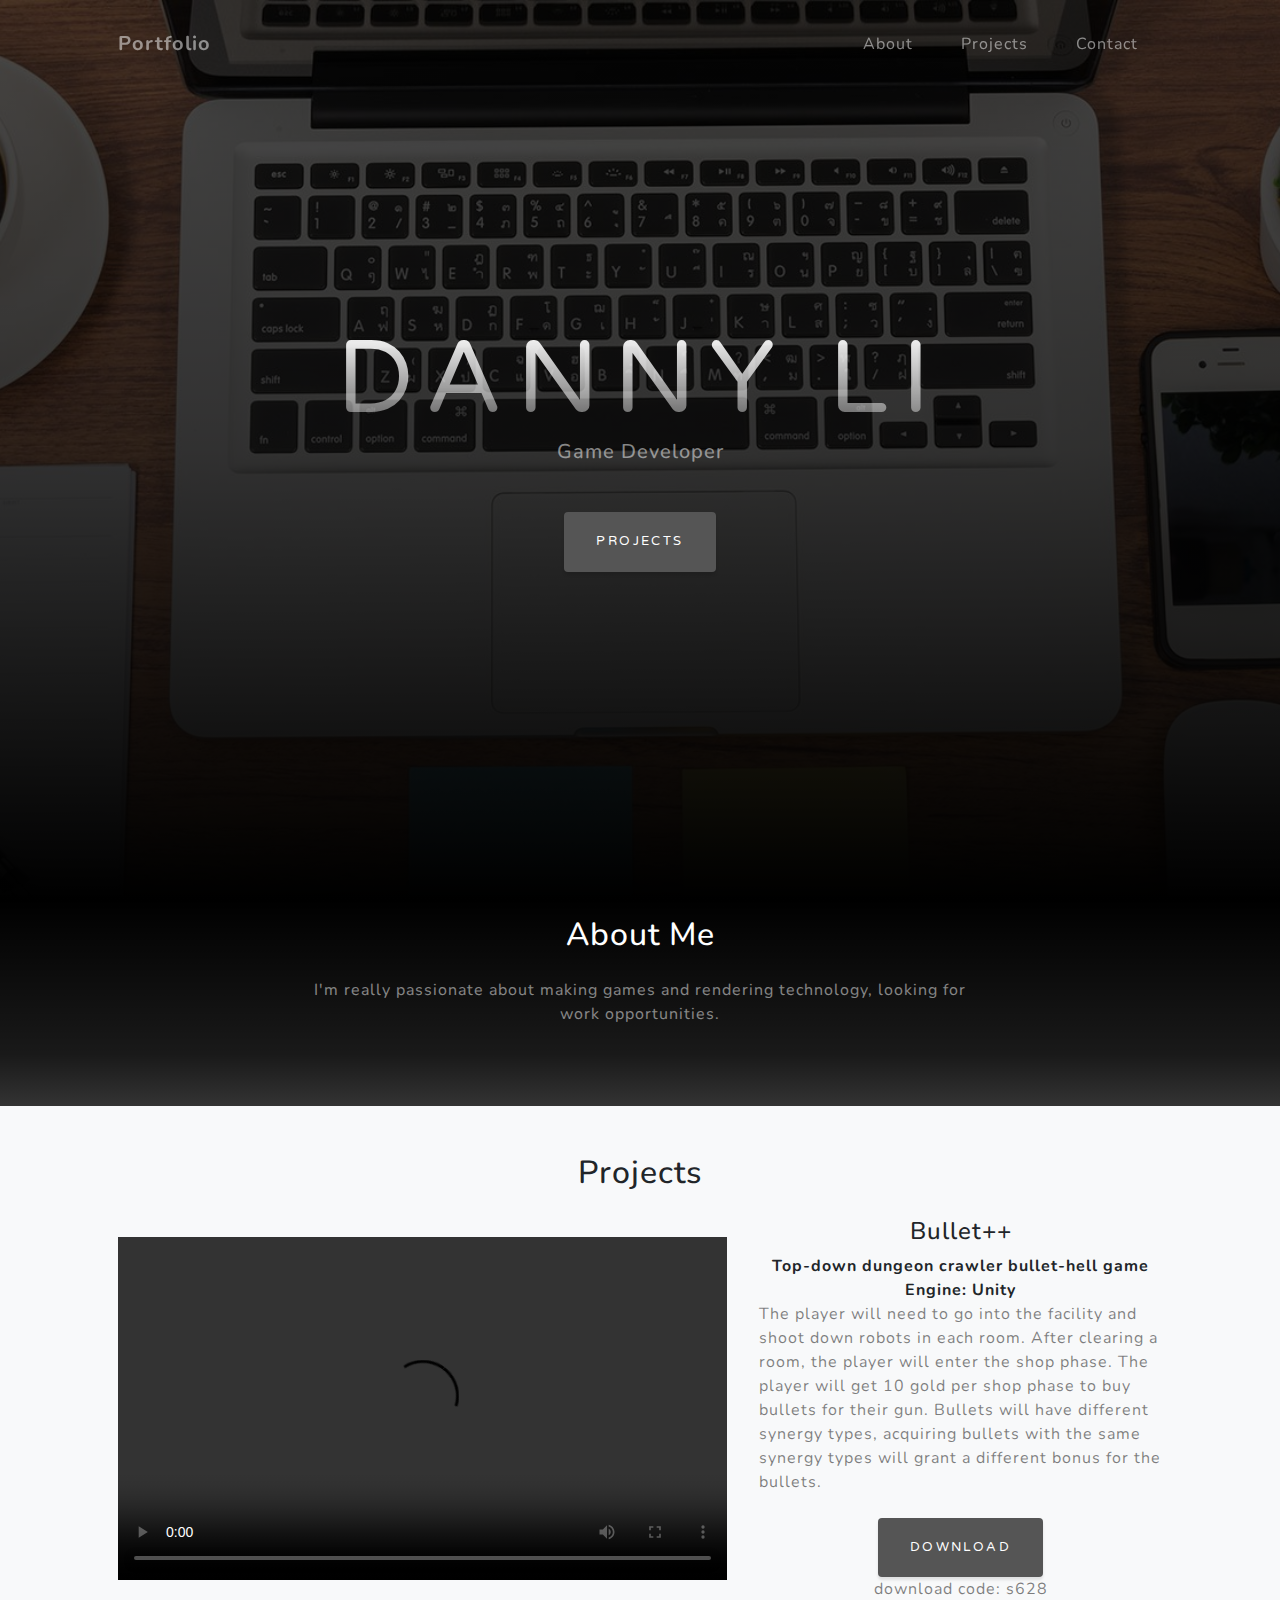
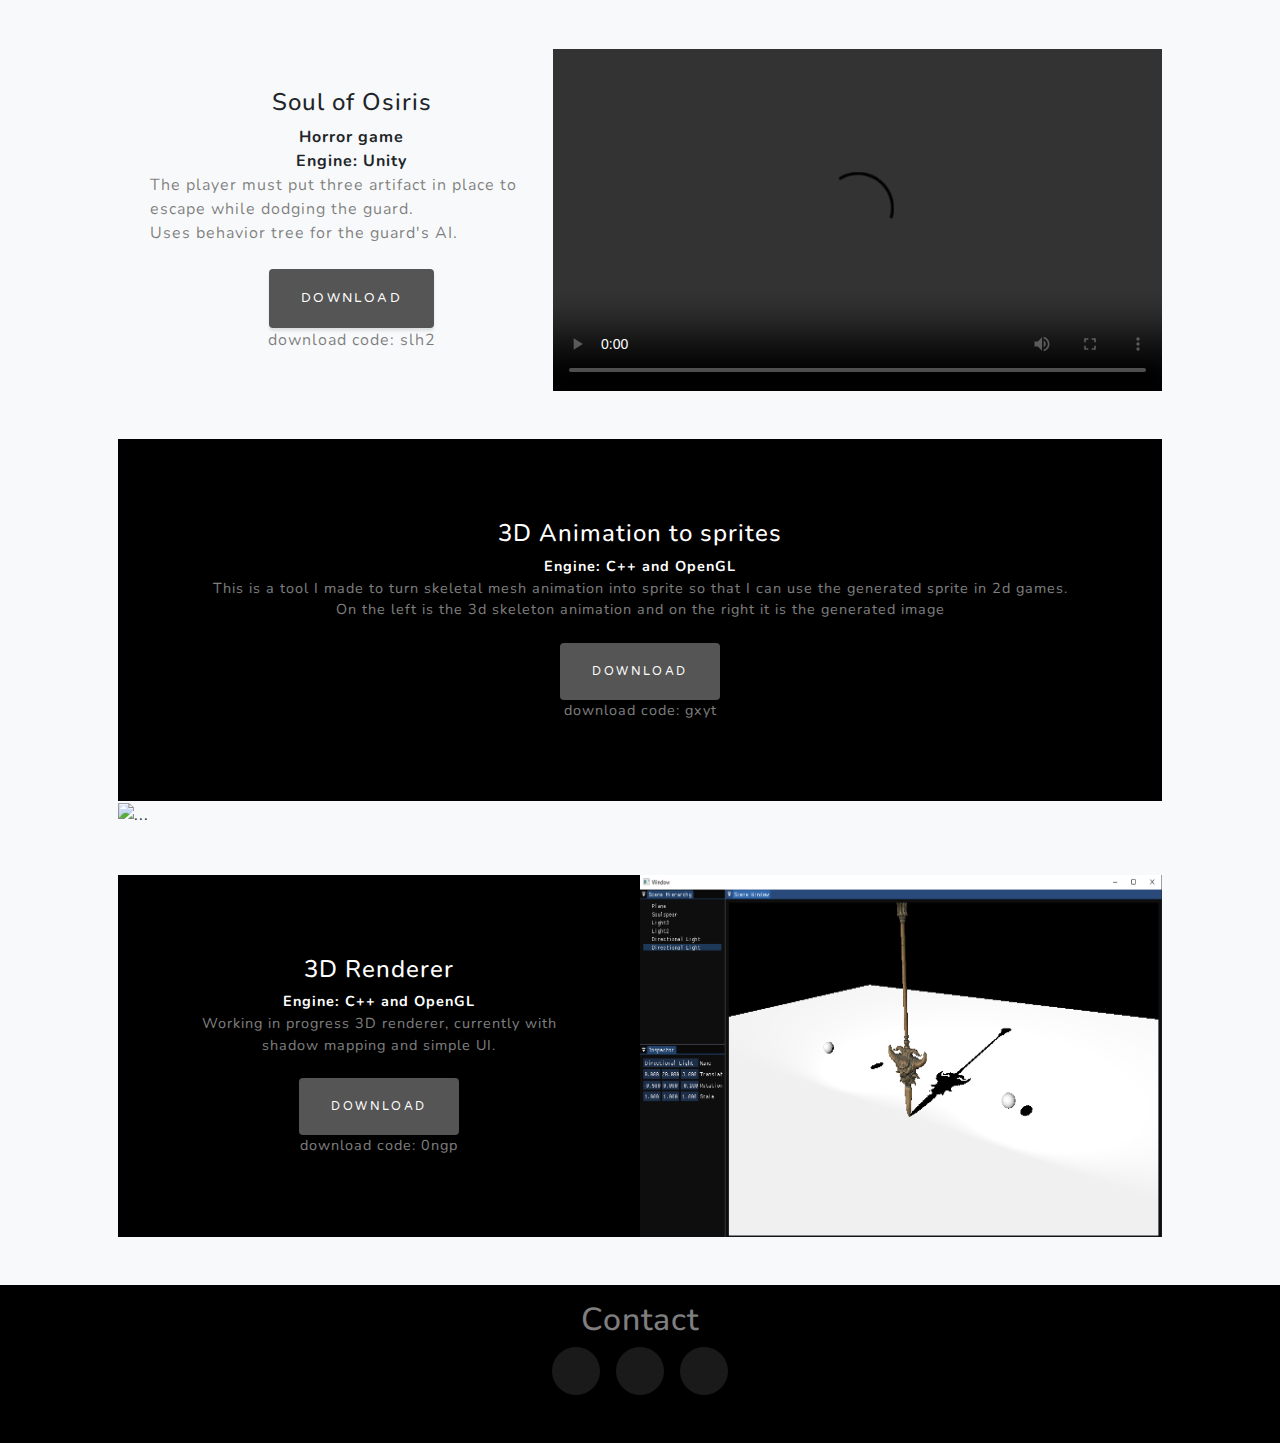
==== index.html @ 4aaed3bd "update" ====
<!DOCTYPE html>
<html lang="en">
    <head>
        <meta charset="utf-8" />
        <meta name="viewport" content="width=device-width, initial-scale=1, shrink-to-fit=no" />
        <meta name="description" content="" />
        <meta name="author" content="" />
        <title>Danny Li Portfolio</title>
        <link rel="icon" type="image/x-icon" href="assets/favicon.ico" />
        <!-- Font Awesome icons (free version)-->
        <script src="https://use.fontawesome.com/releases/v5.15.4/js/all.js" crossorigin="anonymous"></script>
        <!-- Google fonts-->
        <link href="https://fonts.googleapis.com/css?family=Varela+Round" rel="stylesheet" />
        <link href="https://fonts.googleapis.com/css?family=Nunito:200,200i,300,300i,400,400i,600,600i,700,700i,800,800i,900,900i" rel="stylesheet" />
        <!-- Core theme CSS (includes Bootstrap)-->
        <link href="css/styles.css" rel="stylesheet" />
    </head>
    <body id="page-top">
        <!-- Navigation-->
        <nav class="navbar navbar-expand-lg navbar-light fixed-top" id="mainNav">
            <div class="container px-4 px-lg-5">
                <a class="navbar-brand" href="#page-top">Portfolio</a>
                <button class="navbar-toggler navbar-toggler-right" type="button" data-bs-toggle="collapse" data-bs-target="#navbarResponsive" aria-controls="navbarResponsive" aria-expanded="false" aria-label="Toggle navigation">
                    Menu
                    <i class="fas fa-bars"></i>
                </button>
                <div class="collapse navbar-collapse" id="navbarResponsive">
                    <ul class="navbar-nav ms-auto">
                        <li class="nav-item"><a class="nav-link" href="#about">About</a></li>
                        <li class="nav-item"><a class="nav-link" href="#projects">Projects</a></li>
                        <li class="nav-item"><a class="nav-link" href="#contact">Contact</a></li>
                    </ul>
                </div>
            </div>
        </nav>
        <!-- Masthead-->
        <header class="masthead">
            <div class="container px-4 px-lg-5 d-flex h-100 align-items-center justify-content-center">
                <div class="d-flex justify-content-center">
                    <div class="text-center">
                        <h1 class="mx-auto my-0 text-uppercase">Danny Li</h1>
                        <h2 class="text-white-50 mx-auto mt-2 mb-5">Game Developer</h2>
                        <a class="btn btn-primary" href="#projects">Projects</a>
                    </div>
                </div>
            </div>
        </header>

        <!-- About-->
        <section class="about-section text-center" id="about">
            <div class="container px-4 px-lg-5">
                <div class="row gx-4 gx-lg-5 justify-content-center">
                    <div class="col-lg-8">
                        <h2 class="text-white mb-4">About Me</h2>
                        <p class="text-white-50">
                            I'm really passionate about making games and rendering technology, looking for work opportunities.
                        </p>
                    </div>
                </div>
            </div>
        </section>

        <!-- Projects-->
        <section class="projects-section bg-light" id="projects">
            <div class="container px-4 px-lg-5">
                <div class="row gx-4 gx-lg-5 justify-content-center">
                    <div class="col-lg-8 text-center">
                        <h2 class="mb-4">Projects</h2>
                    </div>
                </div>
                <!-- Featured Project Row-->
                <div class="row gx-0 mb-4 mb-lg-5 align-items-center">
                    <div class="col-xl-7 col-lg-7">
                        <div class="embed-responsive embed-responsive-16by9">
                            <video controls width="250">
                                <source src="/assets/bullet++.mp4" type="video/mp4">                            
                                Sorry, your browser doesn't support embedded videos.
                            </video>
                        </div> 
                    </div>
                    <div class="col-xl-5 col-lg-5">
                        <div class="featured-text text-center text-lg-left">
                            <h4>Bullet++</h4>
                            <b>Top-down dungeon crawler bullet-hell game</b>
                            <br>
                            <b>Engine: Unity</b>
                            <p class="text-black-50 mb-0 text-start">The player will need to go into the facility and shoot down robots in each room. After clearing a room, the player will enter the shop phase. The player will get 10 gold per shop phase to buy bullets for their gun. Bullets will have different synergy types, acquiring bullets with the same synergy types will grant a different bonus for the bullets.</p>
                            <br>
                            <a class="btn btn-primary" target="_blank" href="https://pan.baidu.com/s/1tV7kQkE6VM4RYT3-ozdJDA" download>Download</a>
                            <p class="text-black-50 mb-0 text-center">
                                download code: s628    
                            </p>
                        </div>
                    </div>
                </div>
                <!-- Featured Project Row-->
                <div class="row gx-0 mb-4 mb-lg-5 align-items-center">
                    <div class="col-xl-5 col-lg-5">
                        <div class="featured-text text-center text-lg-left">
                            <h4>Soul of Osiris</h4>
                            <b>Horror game</b>
                            <br>
                            <b>Engine: Unity</b>
                            <p class="text-black-50 mb-0 text-start">
                                The player must put three artifact in place to escape while dodging the guard.
                            </p>
                            <p class="text-black-50 mb-0 text-start">
                                Uses behavior tree for the guard's AI.
                            </p>
                            <br>
                            <a class="btn btn-primary" target="_blank" href="https://pan.baidu.com/s/13K4MvBWM1y8wdjkQplT5VA" download>Download</a>
                            <p class="text-black-50 mb-0 text-center">
                                download code: slh2    
                            </p>
                        </div>
                    </div>
                    <div class="col-xl-7 col-lg-7">
                        <div class="embed-responsive embed-responsive-16by9">
                            <video controls width="250">
                                <source src="/assets/soo.mp4" type="video/mp4">                            
                                Sorry, your browser doesn't support embedded videos.
                            </video>
                        </div> 
                    </div>
                </div>
                <!-- Project One Row-->
                <div class="row gx-0 mb-5 mb-lg-5 justify-content-center">
                    <div class="col-lg-12">
                        <div class="bg-black text-center h-100 project">
                            <div class="d-flex h-100">
                                <div class="project-text w-100 my-auto text-center text-lg-left">
                                    <h4 class="text-white">3D Animation to sprites</h4>
                                    <b class="text-white">Engine: C++ and OpenGL</b>
                                    <p class="mb-0 text-white-50">This is a tool I made to turn skeletal mesh animation into sprite so that I can use the generated sprite in 2d games.</p>
                                    <p class="mb-0 text-white-50">On the left is the 3d skeleton animation and on the right it is the generated image</p>
                                    <br>
                                    <a class="btn btn-primary" target="_blank" href="https://pan.baidu.com/s/1TAciqr2VzEHgv3jf7P4Mgw" download>Download</a>
                                    <p class="text-white-50 mb-0 text-center">
                                        download code: gxyt    
                                    </p>
                                </div>
                            </div>
                        </div>
                    </div>
                    <div class="col-lg-12"><img class="img-fluid" src="assets/img/3dAnimationToSprite.gif" alt="..." /></div>
                </div>
                <!-- Project Two Row-->
                <div class="row gx-0 justify-content-center">
                    <div class="col-lg-6"><img class="img-fluid" style="height: 100% !important;" src="assets/img/shadow mapping.png" alt="..." /></div>
                    <div class="col-lg-6 order-lg-first">
                        <div class="bg-black text-center h-100 project">
                            <div class="d-flex h-100">
                                <div class="project-text w-100 my-auto text-center text-lg-right">
                                    <h4 class="text-white">3D Renderer</h4>
                                    <b class="text-white">Engine: C++ and OpenGL</b>
                                    <p class="mb-0 text-white-50">Working in progress 3D renderer, currently with shadow mapping and simple UI.</p>
                                    <br>
                                    <a class="btn btn-primary" target="_blank" href="https://pan.baidu.com/s/16BCxMYLDpEI77GmQUkZPzQ" download>Download</a>
                                    <p class="text-white-50 mb-0 text-center">
                                        download code: 0ngp    
                                    </p>
                                </div>
                            </div>
                        </div>
                    </div>
                </div>
            </div>
        </section>

        
        <!-- Contact-->
        <section class="contact-section bg-black" id ="contact">
            <div class="container px-4 px-lg-5">
                <div class="row gx-4 gx-lg-5 justify-content-center text-center">
                    <div class="col-lg-8">
                        <h2 class="text-white-50">Contact</h2>
                    </div>
                </div>
                <div class="social d-flex justify-content-center">
                    <a class="mx-2" href="https://www.linkedin.com/in/xiaohao-li/" target="_blank"><i class="fab fa-linkedin"></i></a>
                    <a class="mx-2" href="https://github.com/dannyli0109" target="_blank"><i class="fab fa-github"></i></a>
                    <a class="mx-2" href="mailto:dannyli0109@gmail.com" target="_blank"><i class="fas fa-envelope-square"></i></a>
                </div>
            </div>
        </section>
        <!-- Footer-->
        <!-- <footer class="footer bg-black small text-center text-white-50"><div class="container px-4 px-lg-5">Copyright &copy; Your Website 2021</div></footer> -->
        <!-- Bootstrap core JS-->
        <script src="https://cdn.jsdelivr.net/npm/bootstrap@5.1.3/dist/js/bootstrap.bundle.min.js"></script>
        <!-- Core theme JS-->
        <script src="js/scripts.js"></script>
        <!-- * * * * * * * * * * * * * * * * * * * * * * * * * * * * * * * * * * * * * * * *-->
        <!-- * *                               SB Forms JS                               * *-->
        <!-- * * Activate your form at https://startbootstrap.com/solution/contact-forms * *-->
        <!-- * * * * * * * * * * * * * * * * * * * * * * * * * * * * * * * * * * * * * * * *-->
        <script src="https://cdn.startbootstrap.com/sb-forms-latest.js"></script>
    </body>
</html>
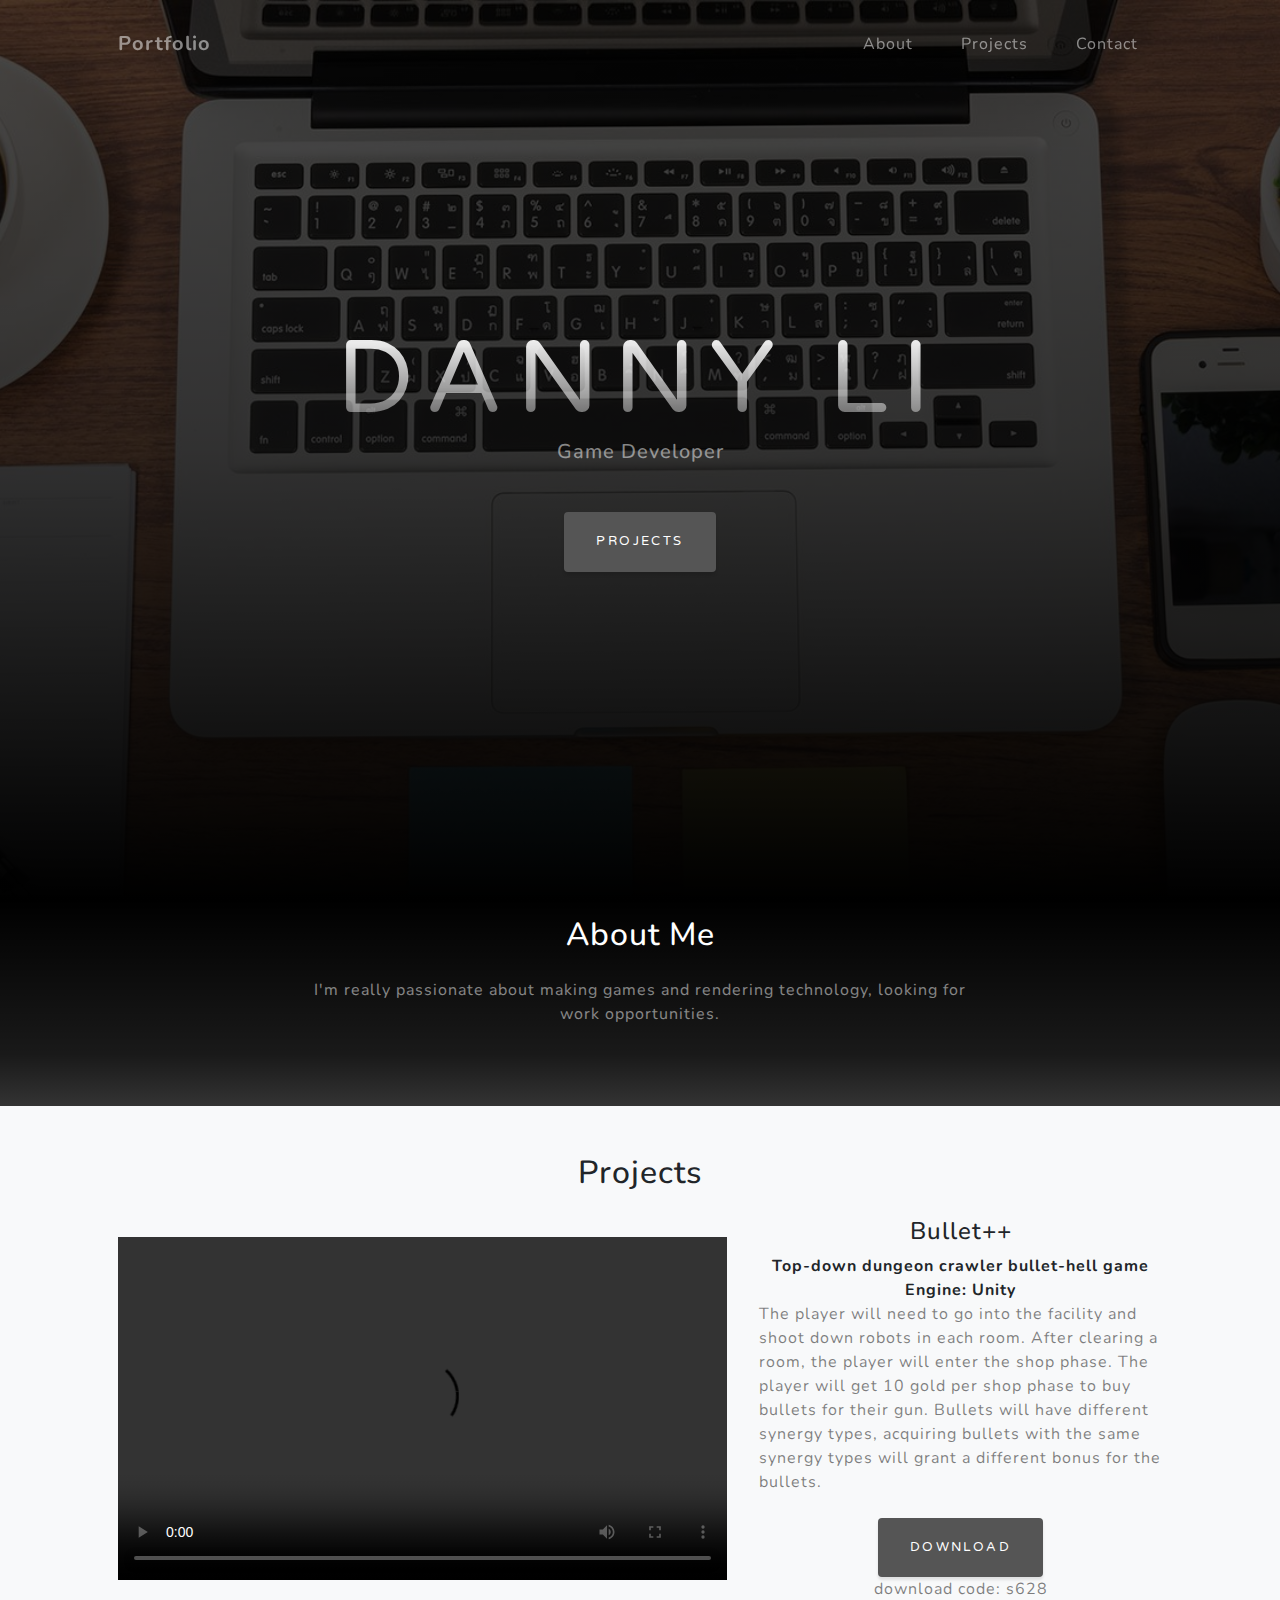
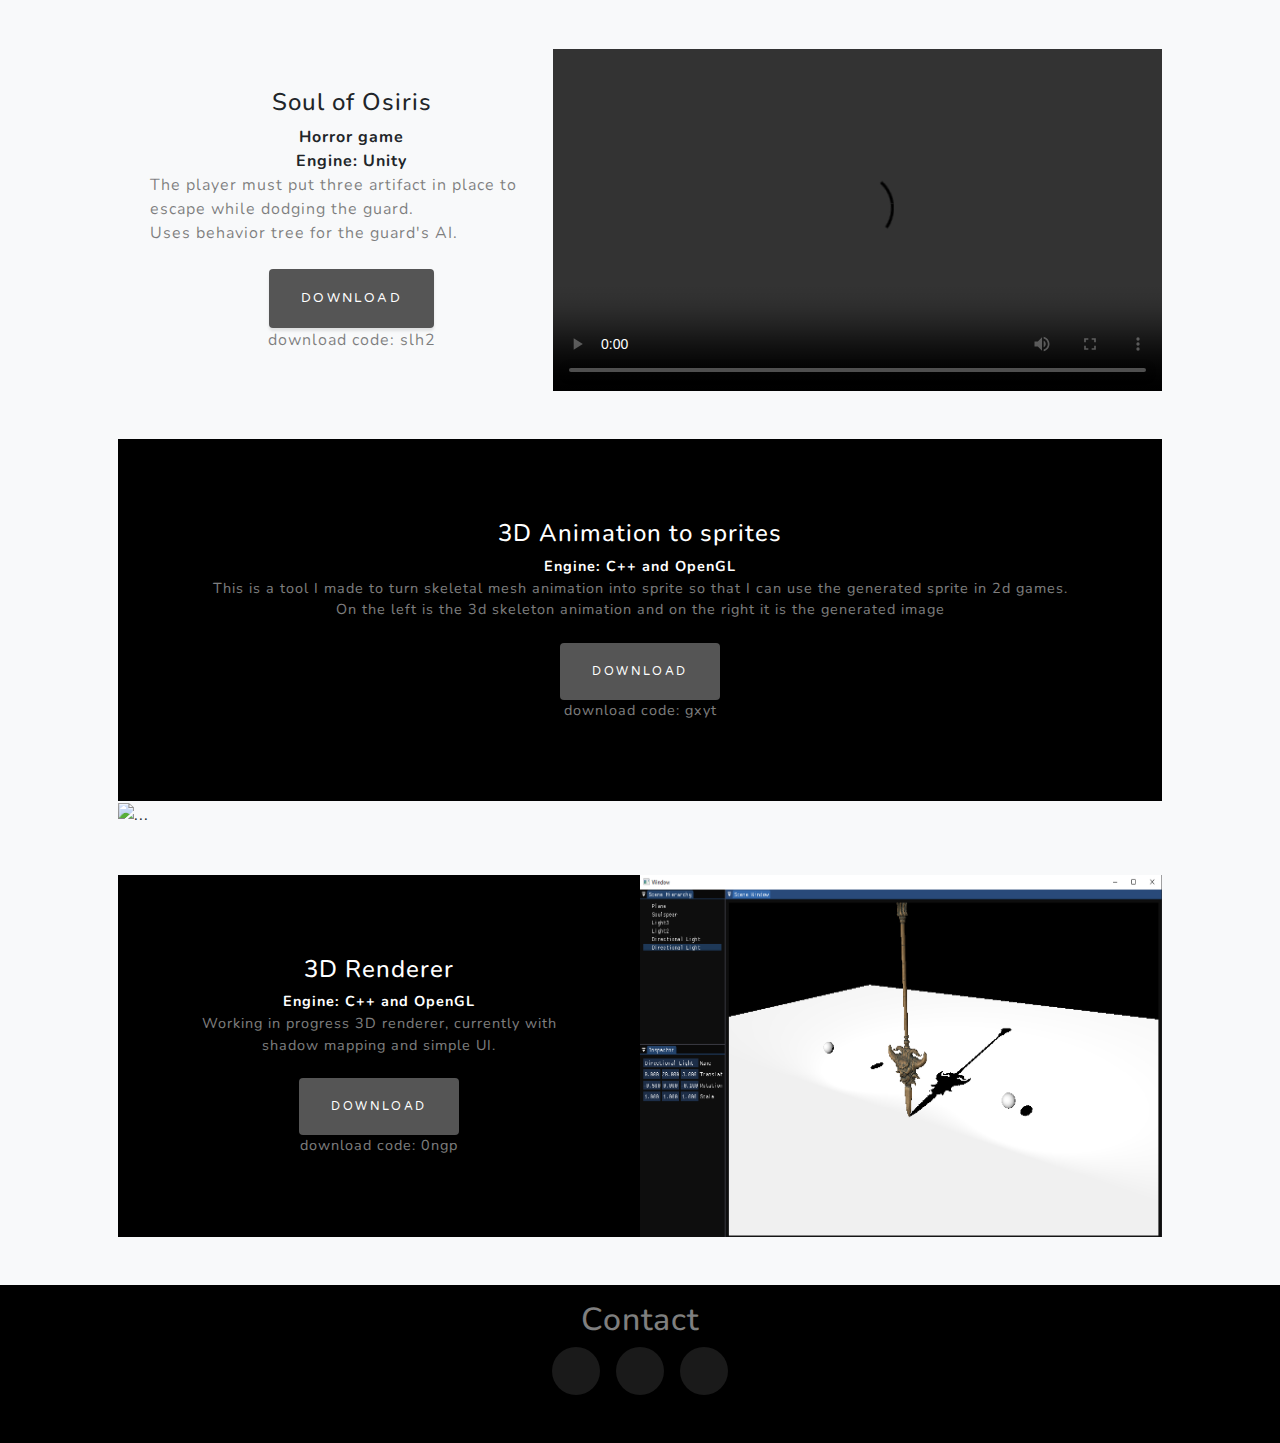
==== commit b2eaaf75: "change link" ====
--- a/index.html
+++ b/index.html
@@ -73,7 +73,7 @@
                     <div class="col-xl-7 col-lg-7">
                         <div class="embed-responsive embed-responsive-16by9">
                             <video controls width="250">
-                                <source src="/assets/bullet++.mp4" type="video/mp4">                            
+                                <source src="assets/bullet++.mp4" type="video/mp4">                            
                                 Sorry, your browser doesn't support embedded videos.
                             </video>
                         </div> 
@@ -117,7 +117,7 @@
                     <div class="col-xl-7 col-lg-7">
                         <div class="embed-responsive embed-responsive-16by9">
                             <video controls width="250">
-                                <source src="/assets/soo.mp4" type="video/mp4">                            
+                                <source src="assets/soo.mp4" type="video/mp4">                            
                                 Sorry, your browser doesn't support embedded videos.
                             </video>
                         </div> 
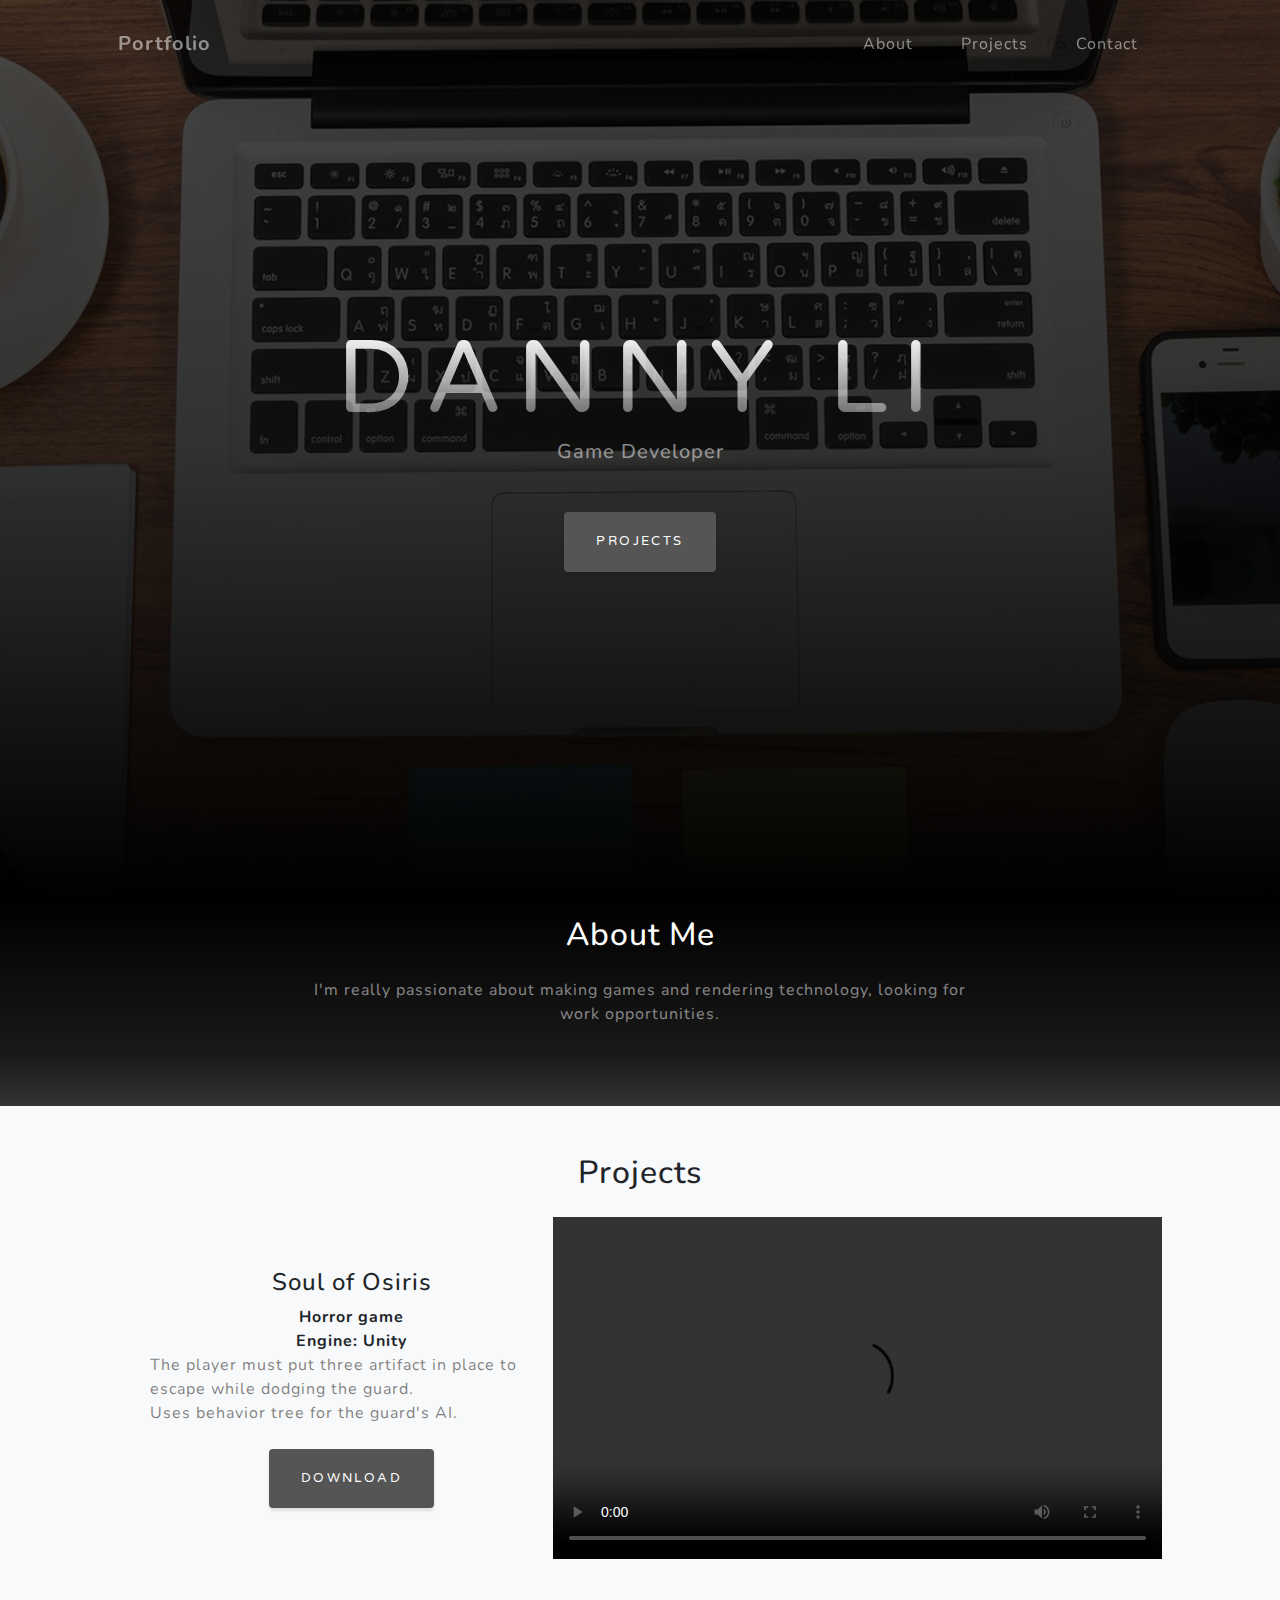
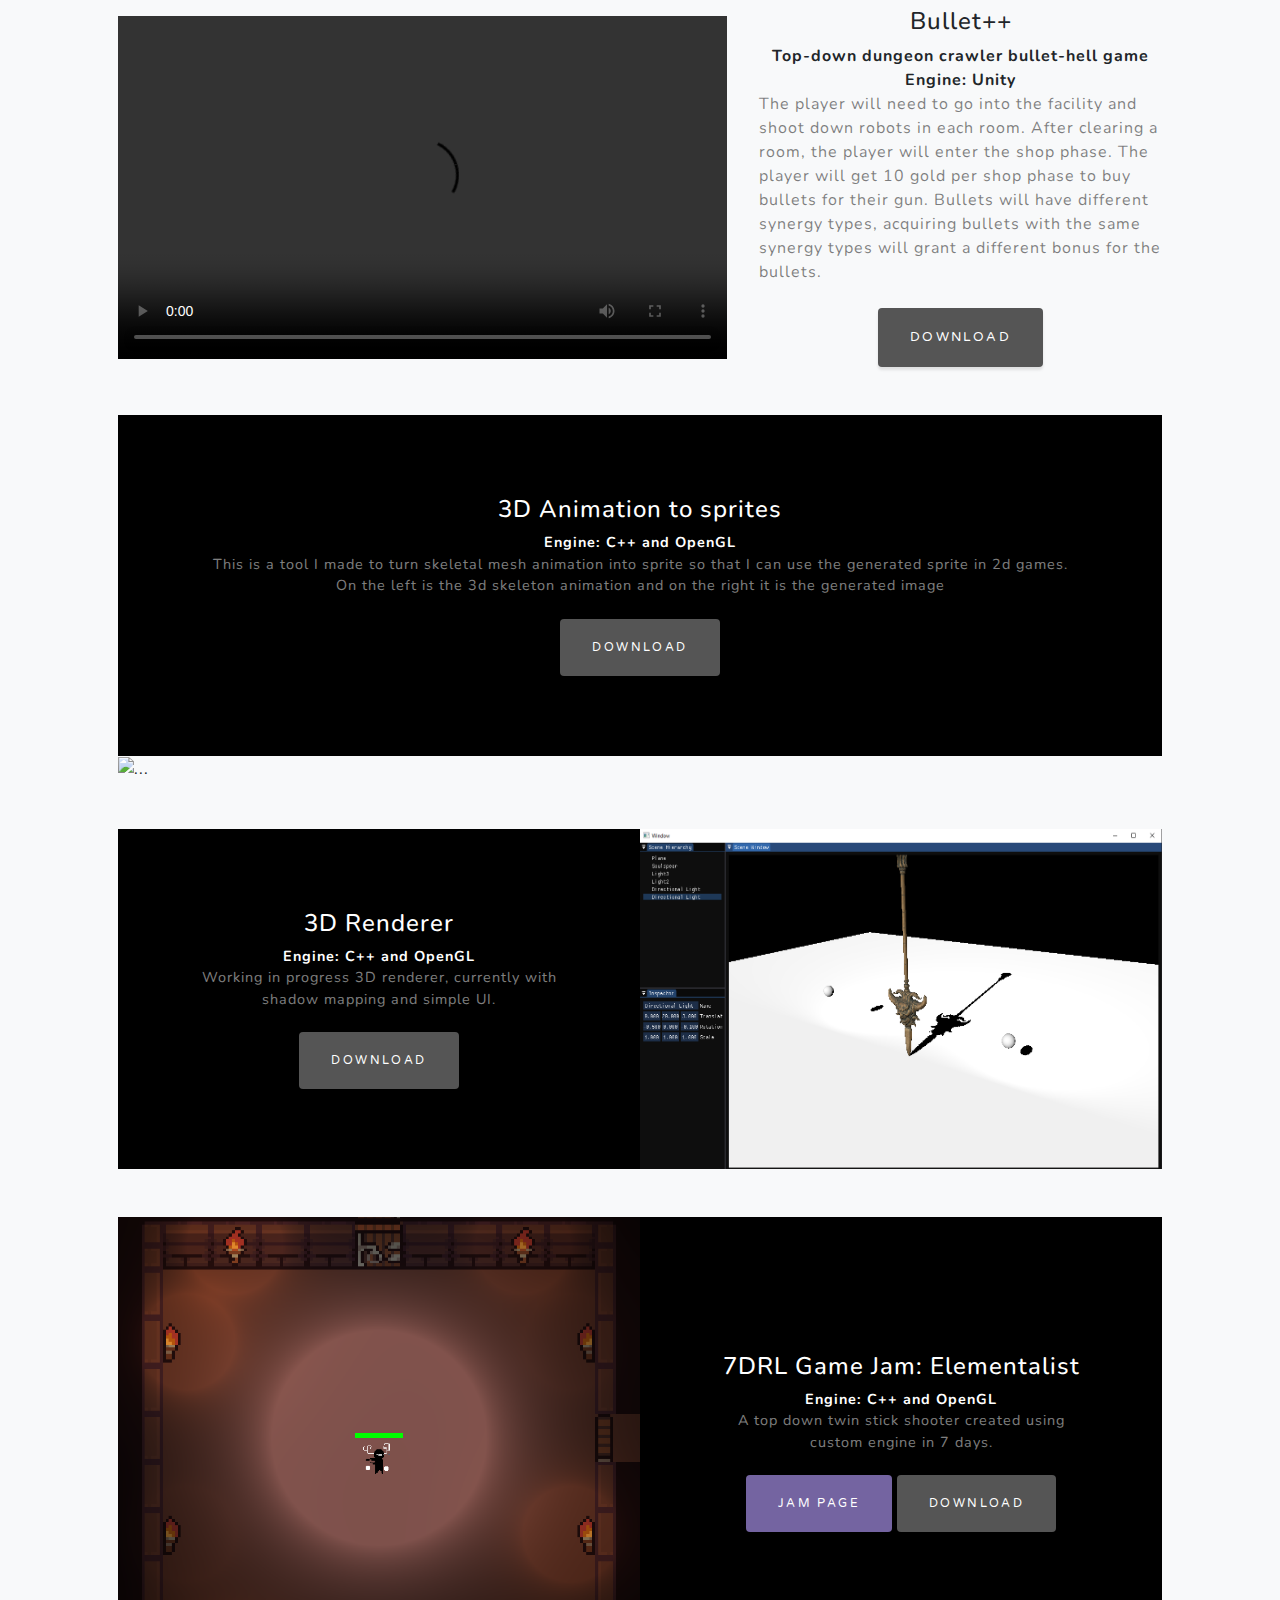
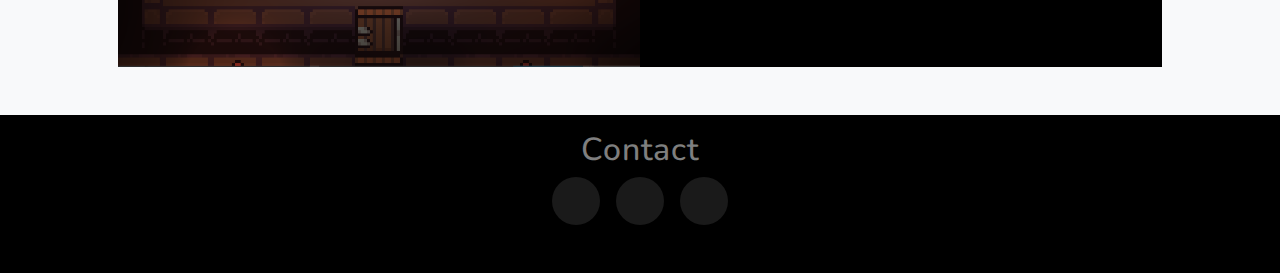
==== commit 7428b0ed: "added elementalist" ====
--- a/index.html
+++ b/index.html
@@ -70,6 +70,33 @@
                 </div>
                 <!-- Featured Project Row-->
                 <div class="row gx-0 mb-4 mb-lg-5 align-items-center">
+                    <div class="col-xl-5 col-lg-5">
+                        <div class="featured-text text-center text-lg-left">
+                            <h4>Soul of Osiris</h4>
+                            <b>Horror game</b>
+                            <br>
+                            <b>Engine: Unity</b>
+                            <p class="text-black-50 mb-0 text-start">
+                                The player must put three artifact in place to escape while dodging the guard.
+                            </p>
+                            <p class="text-black-50 mb-0 text-start">
+                                Uses behavior tree for the guard's AI.
+                            </p>
+                            <br>
+                            <a class="btn btn-primary" target="_blank" href="https://pan.baidu.com/s/1JV4OmwLJd-vcNjtHgfoZgw?pwd=03it" download>Download</a>
+                        </div>
+                    </div>
+                    <div class="col-xl-7 col-lg-7">
+                        <div class="embed-responsive embed-responsive-16by9">
+                            <video controls width="250">
+                                <source src="assets/soo.mp4" type="video/mp4">                            
+                                Sorry, your browser doesn't support embedded videos.
+                            </video>
+                        </div> 
+                    </div>
+                </div>
+                <!-- Featured Project Row-->
+                <div class="row gx-0 mb-4 mb-lg-5 align-items-center">
                     <div class="col-xl-7 col-lg-7">
                         <div class="embed-responsive embed-responsive-16by9">
                             <video controls width="250">
@@ -86,41 +113,8 @@
                             <b>Engine: Unity</b>
                             <p class="text-black-50 mb-0 text-start">The player will need to go into the facility and shoot down robots in each room. After clearing a room, the player will enter the shop phase. The player will get 10 gold per shop phase to buy bullets for their gun. Bullets will have different synergy types, acquiring bullets with the same synergy types will grant a different bonus for the bullets.</p>
                             <br>
-                            <a class="btn btn-primary" target="_blank" href="https://pan.baidu.com/s/1tV7kQkE6VM4RYT3-ozdJDA" download>Download</a>
-                            <p class="text-black-50 mb-0 text-center">
-                                download code: s628    
-                            </p>
-                        </div>
-                    </div>
-                </div>
-                <!-- Featured Project Row-->
-                <div class="row gx-0 mb-4 mb-lg-5 align-items-center">
-                    <div class="col-xl-5 col-lg-5">
-                        <div class="featured-text text-center text-lg-left">
-                            <h4>Soul of Osiris</h4>
-                            <b>Horror game</b>
-                            <br>
-                            <b>Engine: Unity</b>
-                            <p class="text-black-50 mb-0 text-start">
-                                The player must put three artifact in place to escape while dodging the guard.
-                            </p>
-                            <p class="text-black-50 mb-0 text-start">
-                                Uses behavior tree for the guard's AI.
-                            </p>
-                            <br>
-                            <a class="btn btn-primary" target="_blank" href="https://pan.baidu.com/s/13K4MvBWM1y8wdjkQplT5VA" download>Download</a>
-                            <p class="text-black-50 mb-0 text-center">
-                                download code: slh2    
-                            </p>
-                        </div>
-                    </div>
-                    <div class="col-xl-7 col-lg-7">
-                        <div class="embed-responsive embed-responsive-16by9">
-                            <video controls width="250">
-                                <source src="assets/soo.mp4" type="video/mp4">                            
-                                Sorry, your browser doesn't support embedded videos.
-                            </video>
-                        </div> 
+                            <a class="btn btn-primary" target="_blank" href="https://pan.baidu.com/s/1FEGYr2JgK7rGxikhu8eJug?pwd=i2pq" download>Download</a>
+                        </div>
                     </div>
                 </div>
                 <!-- Project One Row-->
@@ -134,10 +128,7 @@
                                     <p class="mb-0 text-white-50">This is a tool I made to turn skeletal mesh animation into sprite so that I can use the generated sprite in 2d games.</p>
                                     <p class="mb-0 text-white-50">On the left is the 3d skeleton animation and on the right it is the generated image</p>
                                     <br>
-                                    <a class="btn btn-primary" target="_blank" href="https://pan.baidu.com/s/1TAciqr2VzEHgv3jf7P4Mgw" download>Download</a>
-                                    <p class="text-white-50 mb-0 text-center">
-                                        download code: gxyt    
-                                    </p>
+                                    <a class="btn btn-primary" target="_blank" href="https://pan.baidu.com/s/1mr27OhStZA33cHK7_EgGYw?pwd=v8fk" download>Download</a>
                                 </div>
                             </div>
                         </div>
@@ -145,7 +136,7 @@
                     <div class="col-lg-12"><img class="img-fluid" src="assets/img/3dAnimationToSprite.gif" alt="..." /></div>
                 </div>
                 <!-- Project Two Row-->
-                <div class="row gx-0 justify-content-center">
+                <div class="row gx-0 mb-5 mb-lg-5 justify-content-center">
                     <div class="col-lg-6"><img class="img-fluid" style="height: 100% !important;" src="assets/img/shadow mapping.png" alt="..." /></div>
                     <div class="col-lg-6 order-lg-first">
                         <div class="bg-black text-center h-100 project">
@@ -155,10 +146,26 @@
                                     <b class="text-white">Engine: C++ and OpenGL</b>
                                     <p class="mb-0 text-white-50">Working in progress 3D renderer, currently with shadow mapping and simple UI.</p>
                                     <br>
-                                    <a class="btn btn-primary" target="_blank" href="https://pan.baidu.com/s/16BCxMYLDpEI77GmQUkZPzQ" download>Download</a>
-                                    <p class="text-white-50 mb-0 text-center">
-                                        download code: 0ngp    
-                                    </p>
+                                    <a class="btn btn-primary" target="_blank" href="https://pan.baidu.com/s/1LfypcPXkNPRq9xpe6VdlgA?pwd=4yfg" download>Download</a>
+                                </div>
+                            </div>
+                        </div>
+                    </div>
+                </div>
+
+                  <!-- Project Three Row-->
+                  <div class="row gx-0 justify-content-center">
+                    <div class="col-lg-6 order-lg-first"><img class="img-fluid" style="height: 100% !important;" src="assets/img/elementalist.png" alt="..." /></div>
+                    <div class="col-lg-6">
+                        <div class="bg-black text-center h-100 project">
+                            <div class="d-flex h-100">
+                                <div class="project-text w-100 my-auto text-center text-lg-right">
+                                    <h4 class="text-white">7DRL Game Jam: Elementalist</h4>
+                                    <b class="text-white">Engine: C++ and OpenGL</b>
+                                    <p class="mb-0 text-white-50">A top down twin stick shooter created using custom engine in 7 days.</p>
+                                    <br>
+                                    <a class="btn btn-secondary"  href="https://dannyli0109.itch.io/elementalist" target="_blank">Jam page</a>
+                                    <a class="btn btn-primary" target="_blank" href="https://pan.baidu.com/s/1Zdn7vCU96_mxO_ZQ1RBPiw?pwd=g9vo" download>Download</a>
                                 </div>
                             </div>
                         </div>
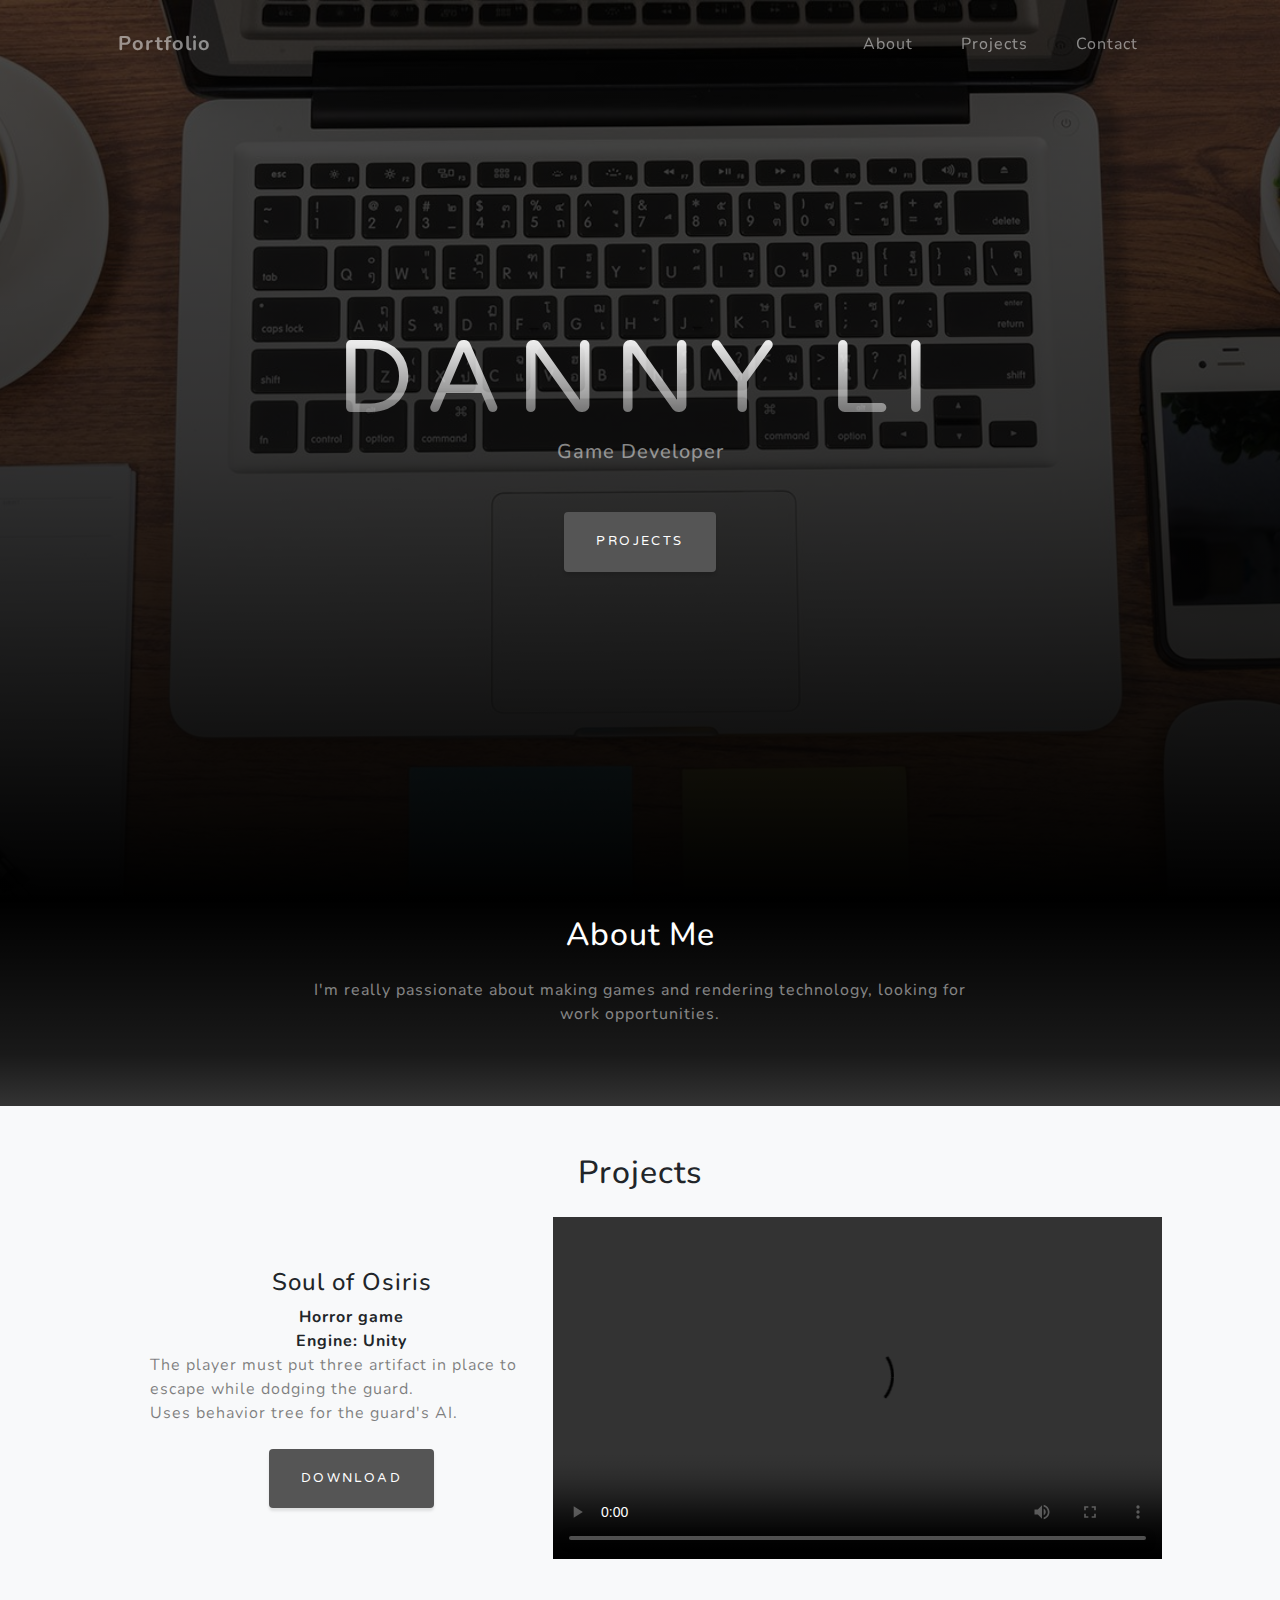
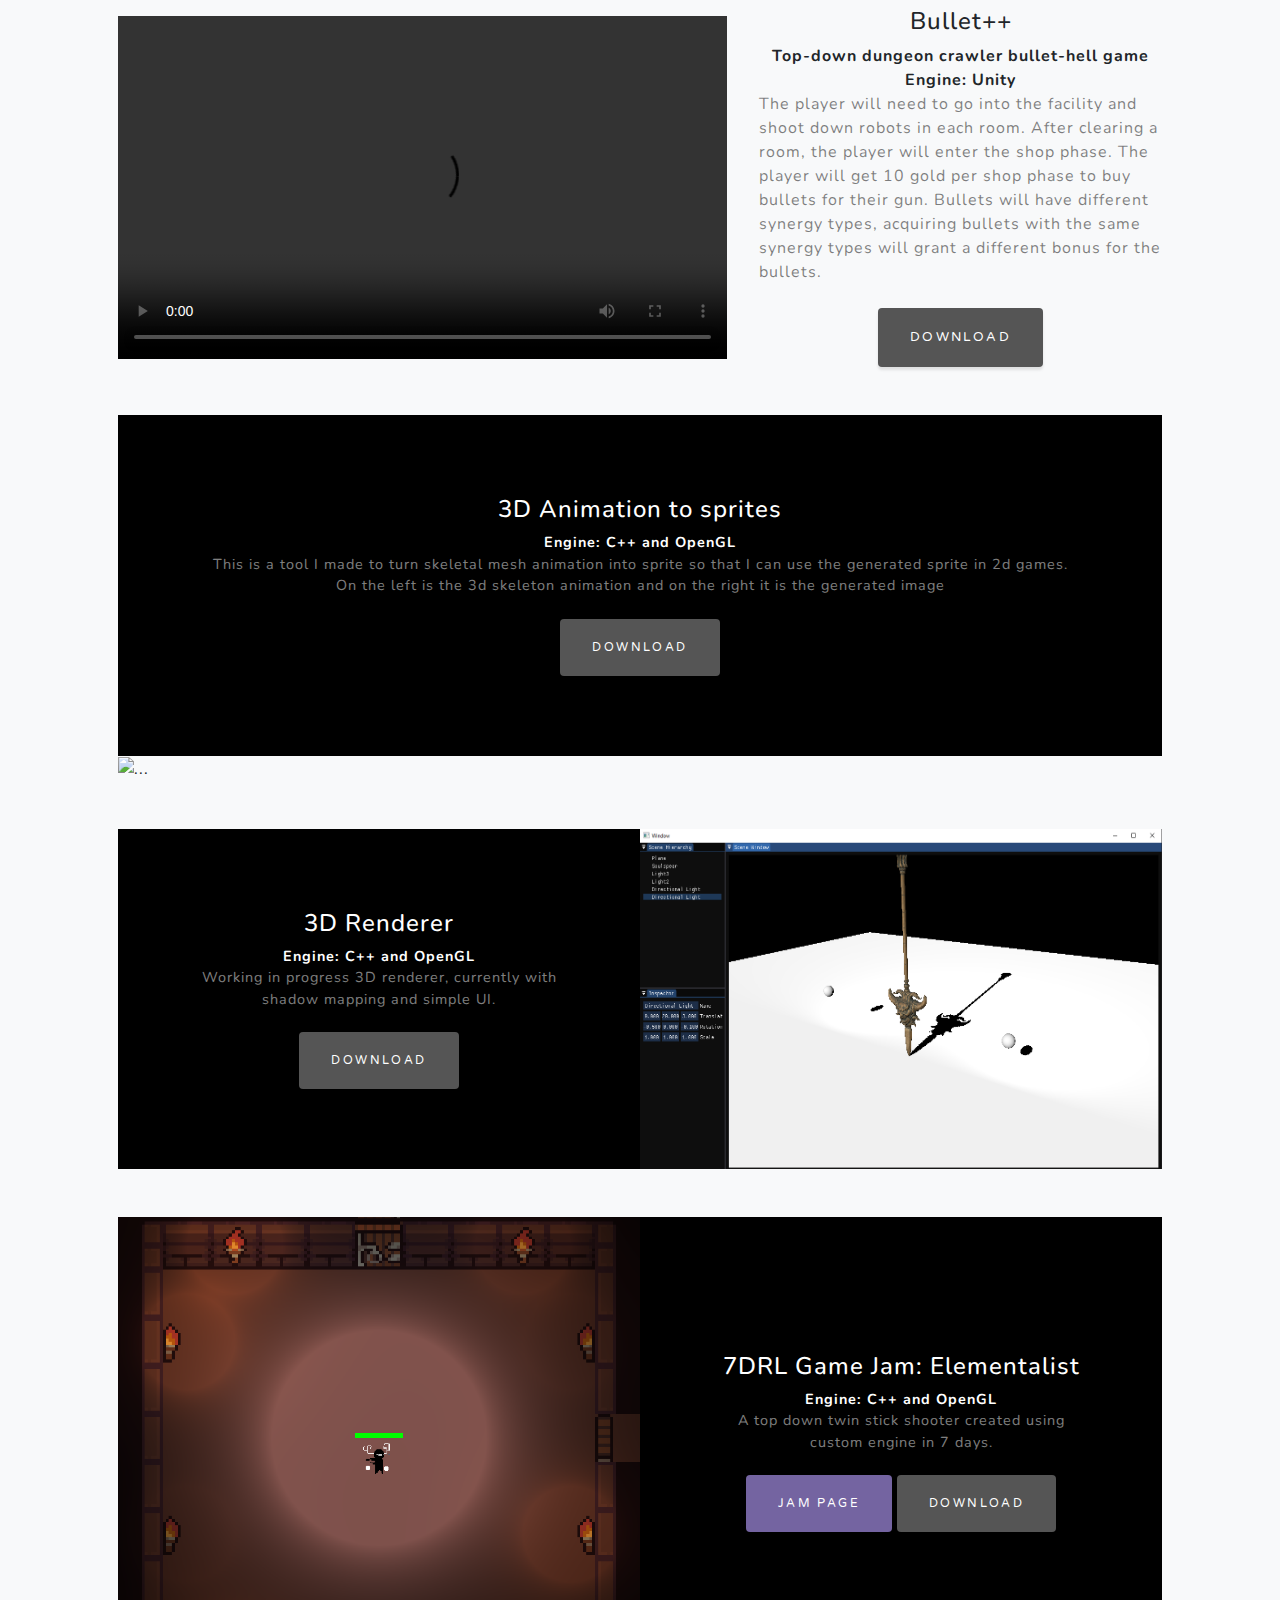
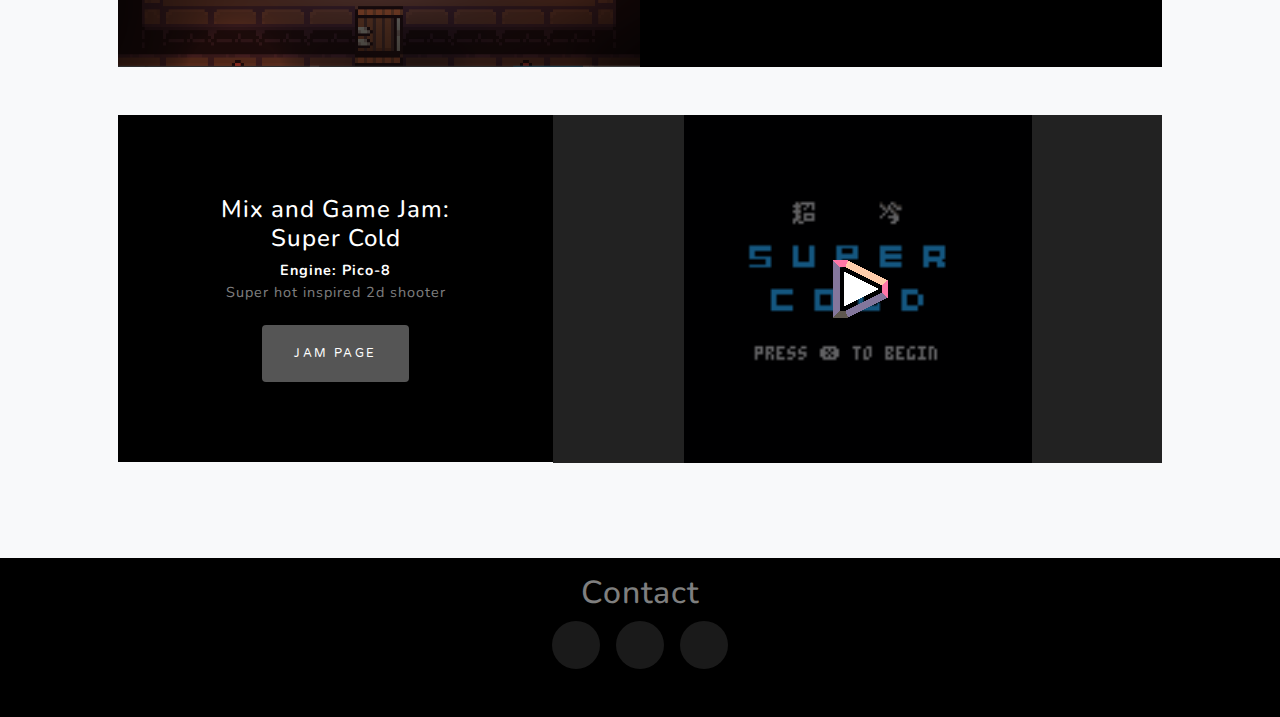
==== commit da69a915: "added super cold" ====
--- a/index.html
+++ b/index.html
@@ -118,7 +118,7 @@
                     </div>
                 </div>
                 <!-- Project One Row-->
-                <div class="row gx-0 mb-5 mb-lg-5 justify-content-center">
+                <div class="row gx-0 mb-4 mb-lg-5 justify-content-center">
                     <div class="col-lg-12">
                         <div class="bg-black text-center h-100 project">
                             <div class="d-flex h-100">
@@ -136,7 +136,7 @@
                     <div class="col-lg-12"><img class="img-fluid" src="assets/img/3dAnimationToSprite.gif" alt="..." /></div>
                 </div>
                 <!-- Project Two Row-->
-                <div class="row gx-0 mb-5 mb-lg-5 justify-content-center">
+                <div class="row gx-0 mb-4 mb-lg-5 justify-content-center">
                     <div class="col-lg-6"><img class="img-fluid" style="height: 100% !important;" src="assets/img/shadow mapping.png" alt="..." /></div>
                     <div class="col-lg-6 order-lg-first">
                         <div class="bg-black text-center h-100 project">
@@ -153,8 +153,8 @@
                     </div>
                 </div>
 
-                  <!-- Project Three Row-->
-                  <div class="row gx-0 justify-content-center">
+                <!-- Project Three Row-->
+                <div class="row gx-0 mb-5 mb-lg-5 justify-content-center">
                     <div class="col-lg-6 order-lg-first"><img class="img-fluid" style="height: 100% !important;" src="assets/img/elementalist.png" alt="..." /></div>
                     <div class="col-lg-6">
                         <div class="bg-black text-center h-100 project">
@@ -171,7 +171,28 @@
                         </div>
                     </div>
                 </div>
-            </div>
+
+                <!-- Project Five Row-->
+                <div class="row gx-0 mb-5 mb-lg-5 justify-content-center">
+                    <div class="col-lg-7">
+                        <iframe src="/supercold/index.html" style="width: 100%; height: 100%;" title="W3Schools Free Online Web Tutorials"></iframe>
+                    </div>
+                    <div class="col-lg-5 order-lg-first">
+                        <div class="bg-black text-center h-100 project">
+                            <div class="d-flex h-100">
+                                <div class="project-text w-100 my-auto text-center text-lg-right">
+                                    <h4 class="text-white">Mix and Game Jam: Super Cold</h4>
+                                    <b class="text-white">Engine: Pico-8</b>
+                                    <p class="mb-0 text-white-50">Super hot inspired 2d shooter</p>
+                                    <br>
+                                    <a class="btn btn-primary"  href="https://dannyli0109.itch.io/super-cold" target="_blank">Jam page</a>
+                                </div>
+                            </div>
+                        </div>
+                    </div>
+                </div>
+            </div>
+
         </section>
 
         
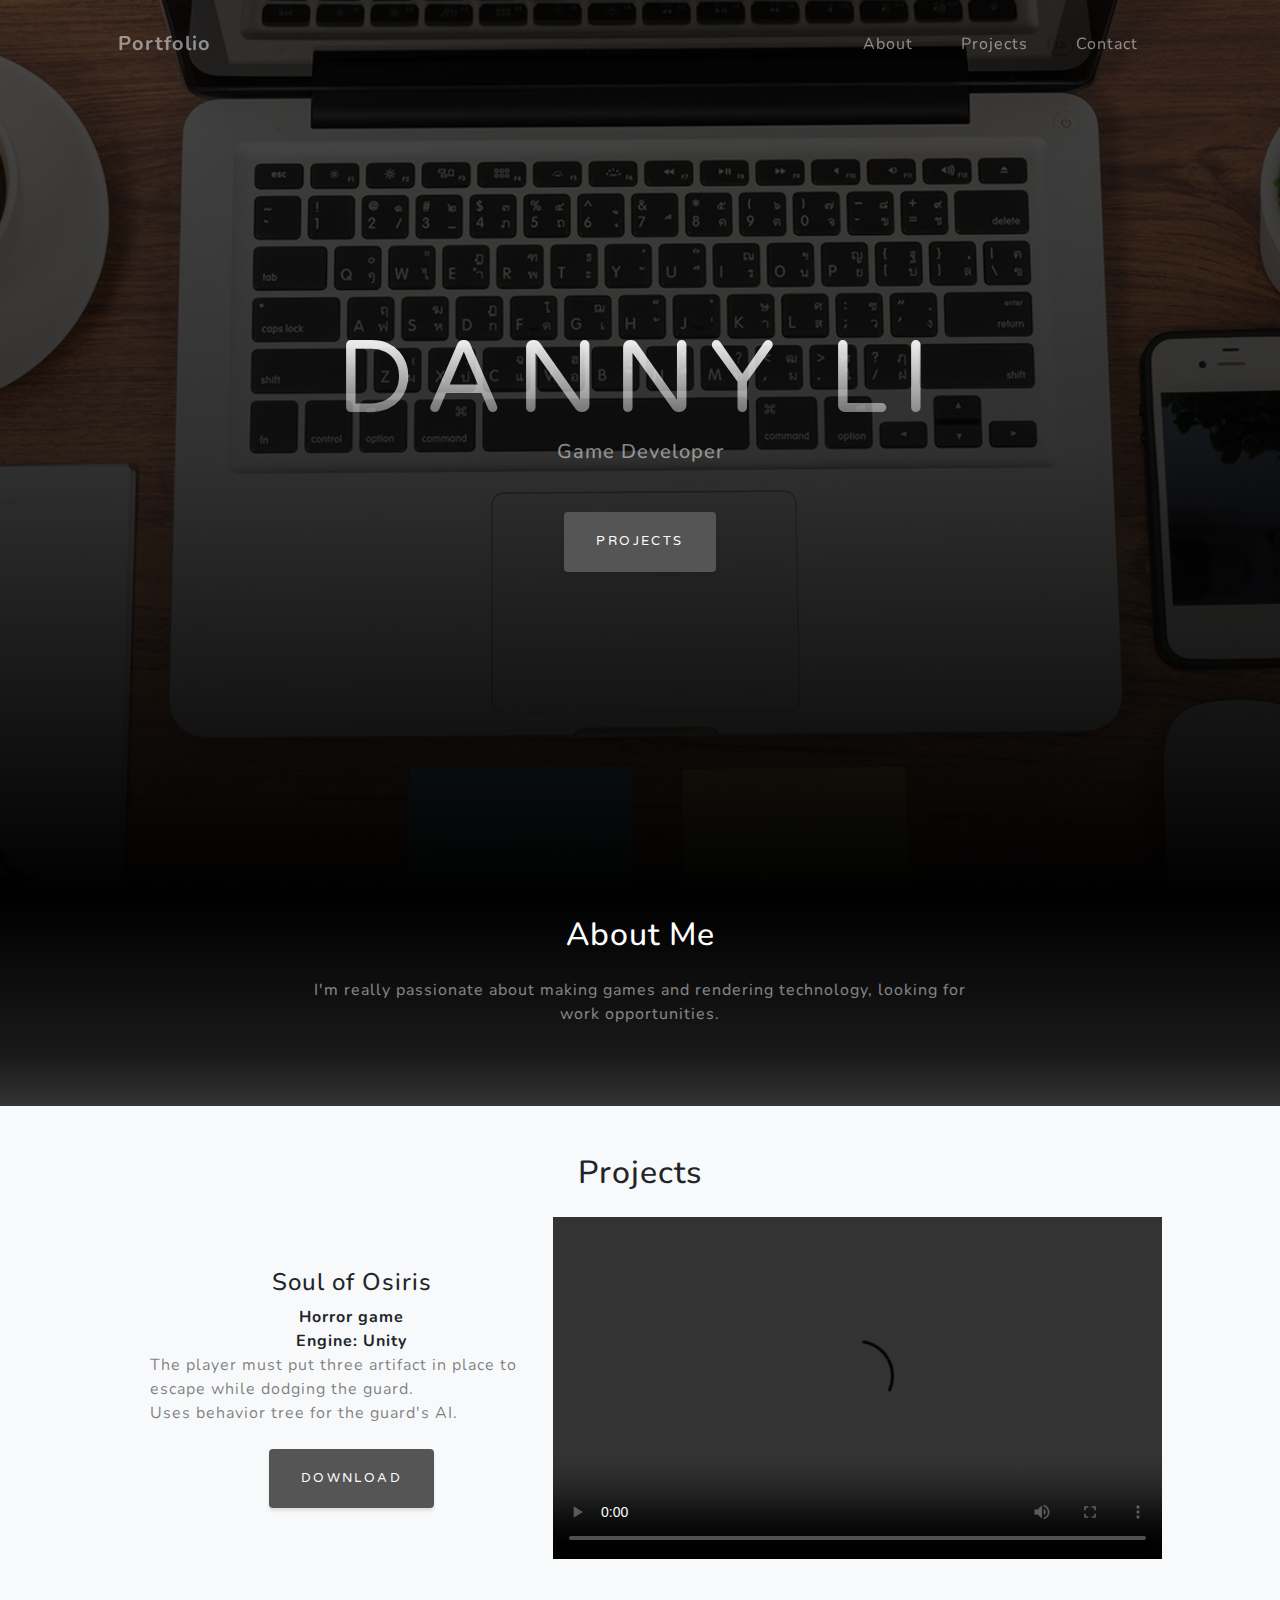
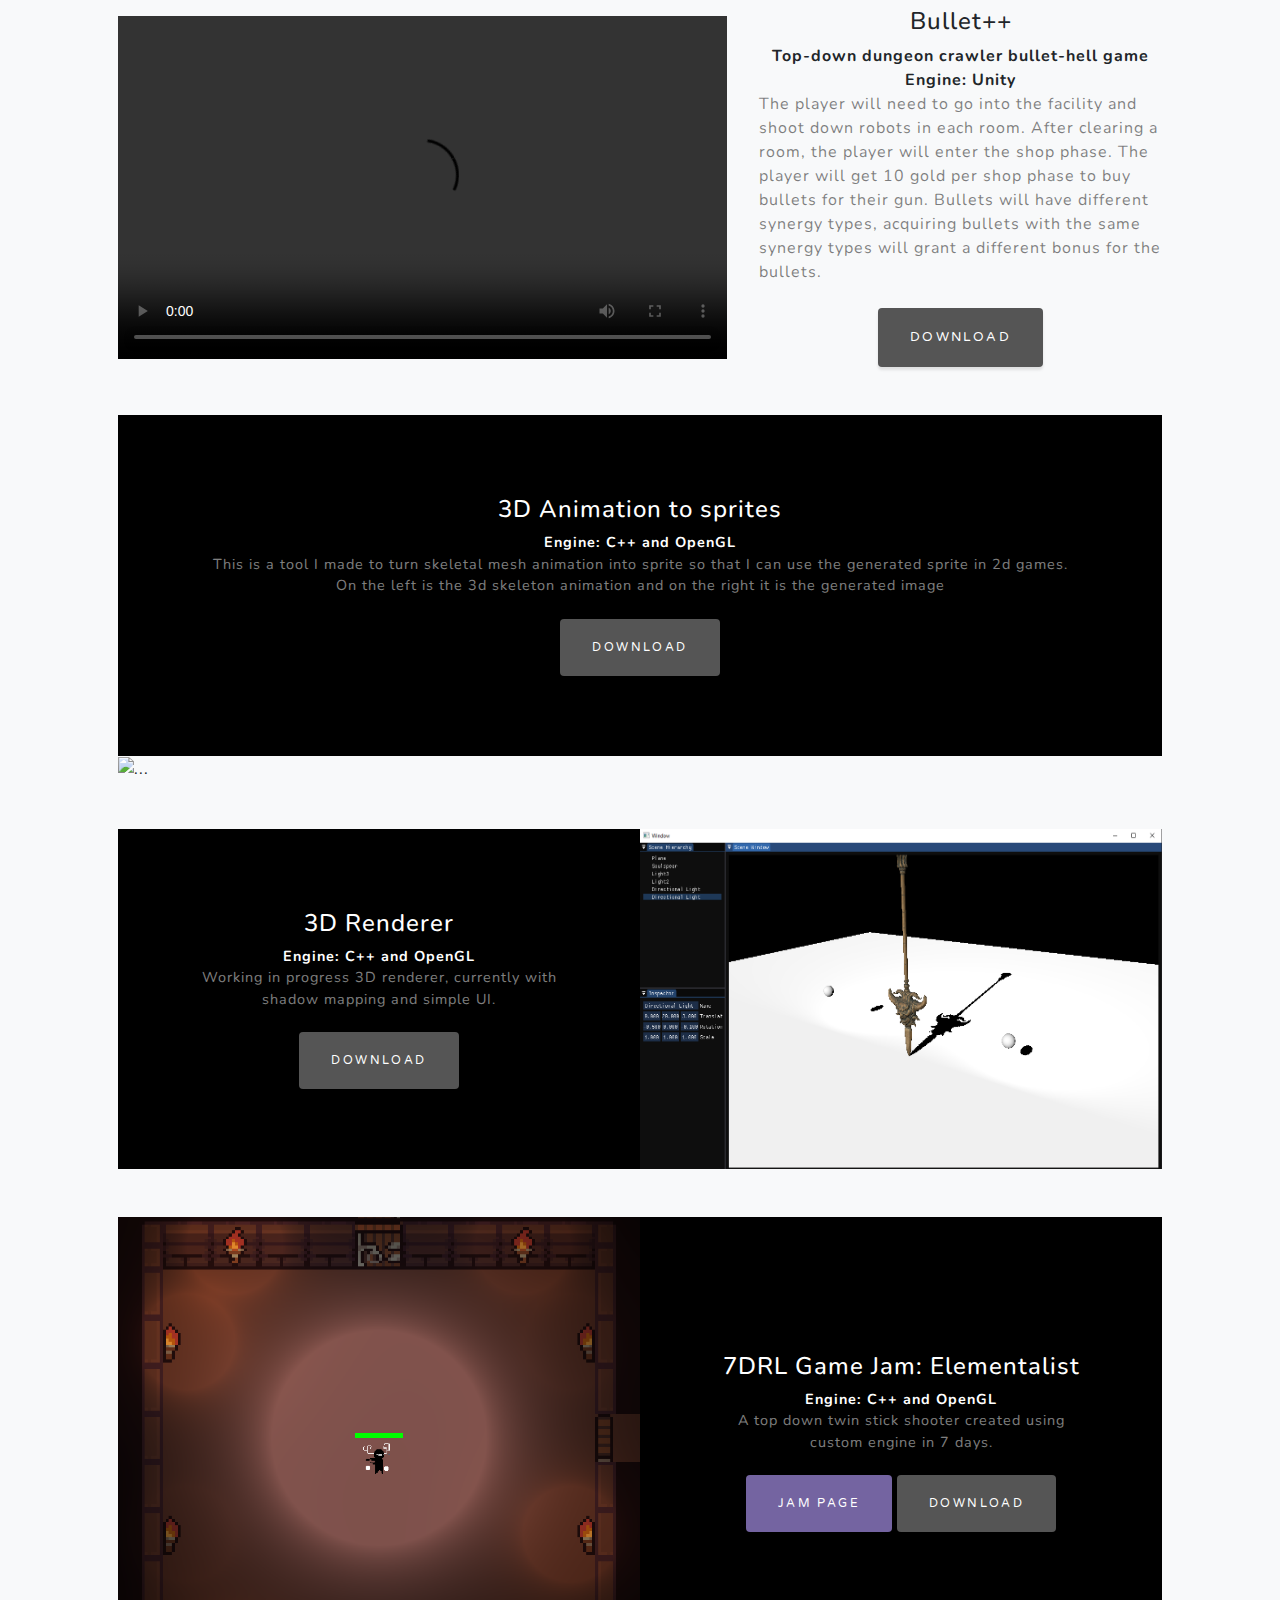
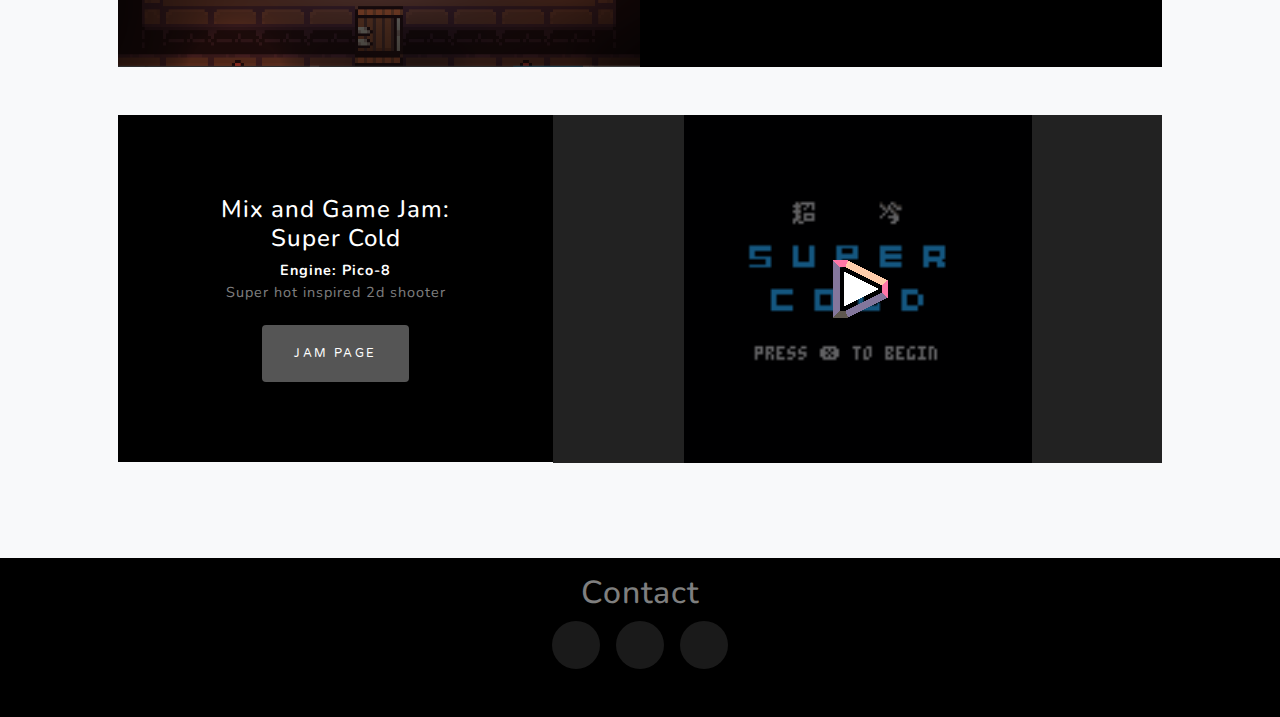
==== commit 02f94189: "added super cold" ====
--- a/index.html
+++ b/index.html
@@ -175,7 +175,7 @@
                 <!-- Project Five Row-->
                 <div class="row gx-0 mb-5 mb-lg-5 justify-content-center">
                     <div class="col-lg-7">
-                        <iframe src="/supercold/index.html" style="width: 100%; height: 100%;" title="W3Schools Free Online Web Tutorials"></iframe>
+                        <iframe src="./supercold/index.html" style="width: 100%; height: 100%;" title="W3Schools Free Online Web Tutorials"></iframe>
                     </div>
                     <div class="col-lg-5 order-lg-first">
                         <div class="bg-black text-center h-100 project">
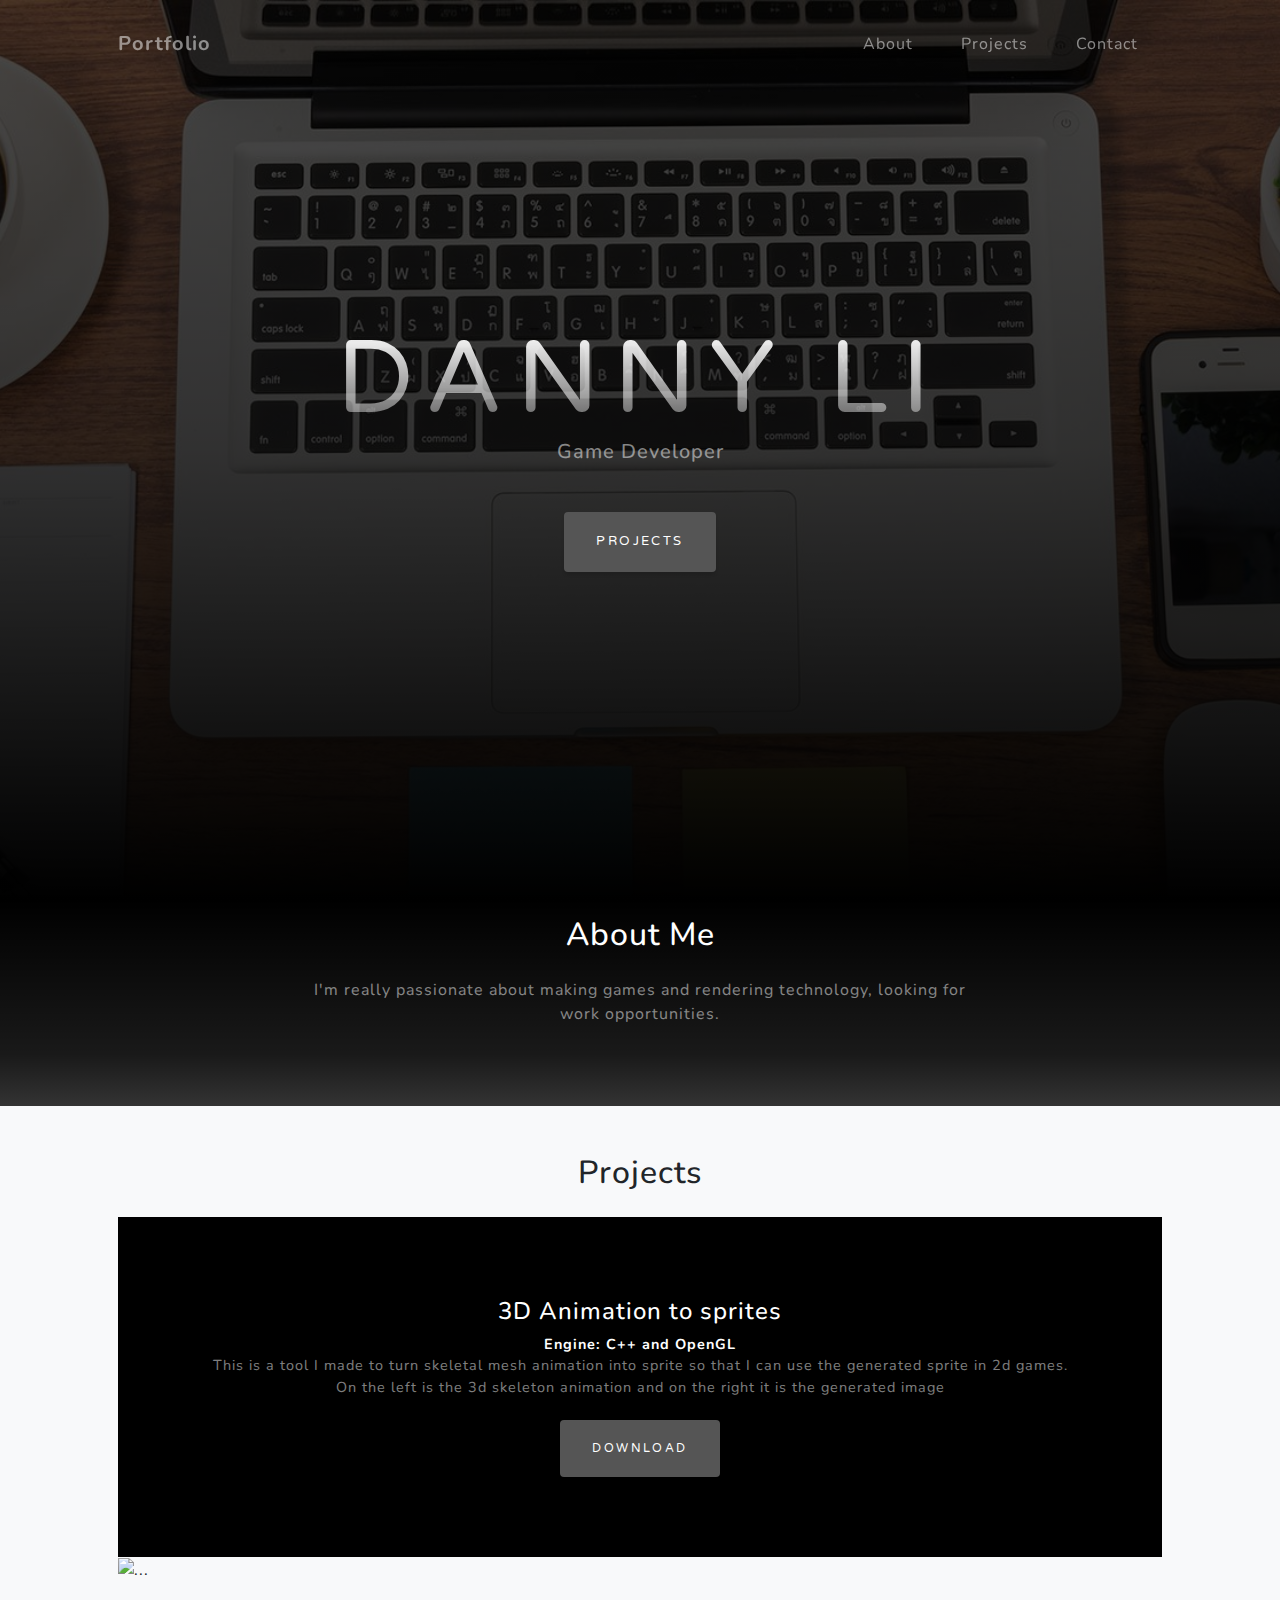
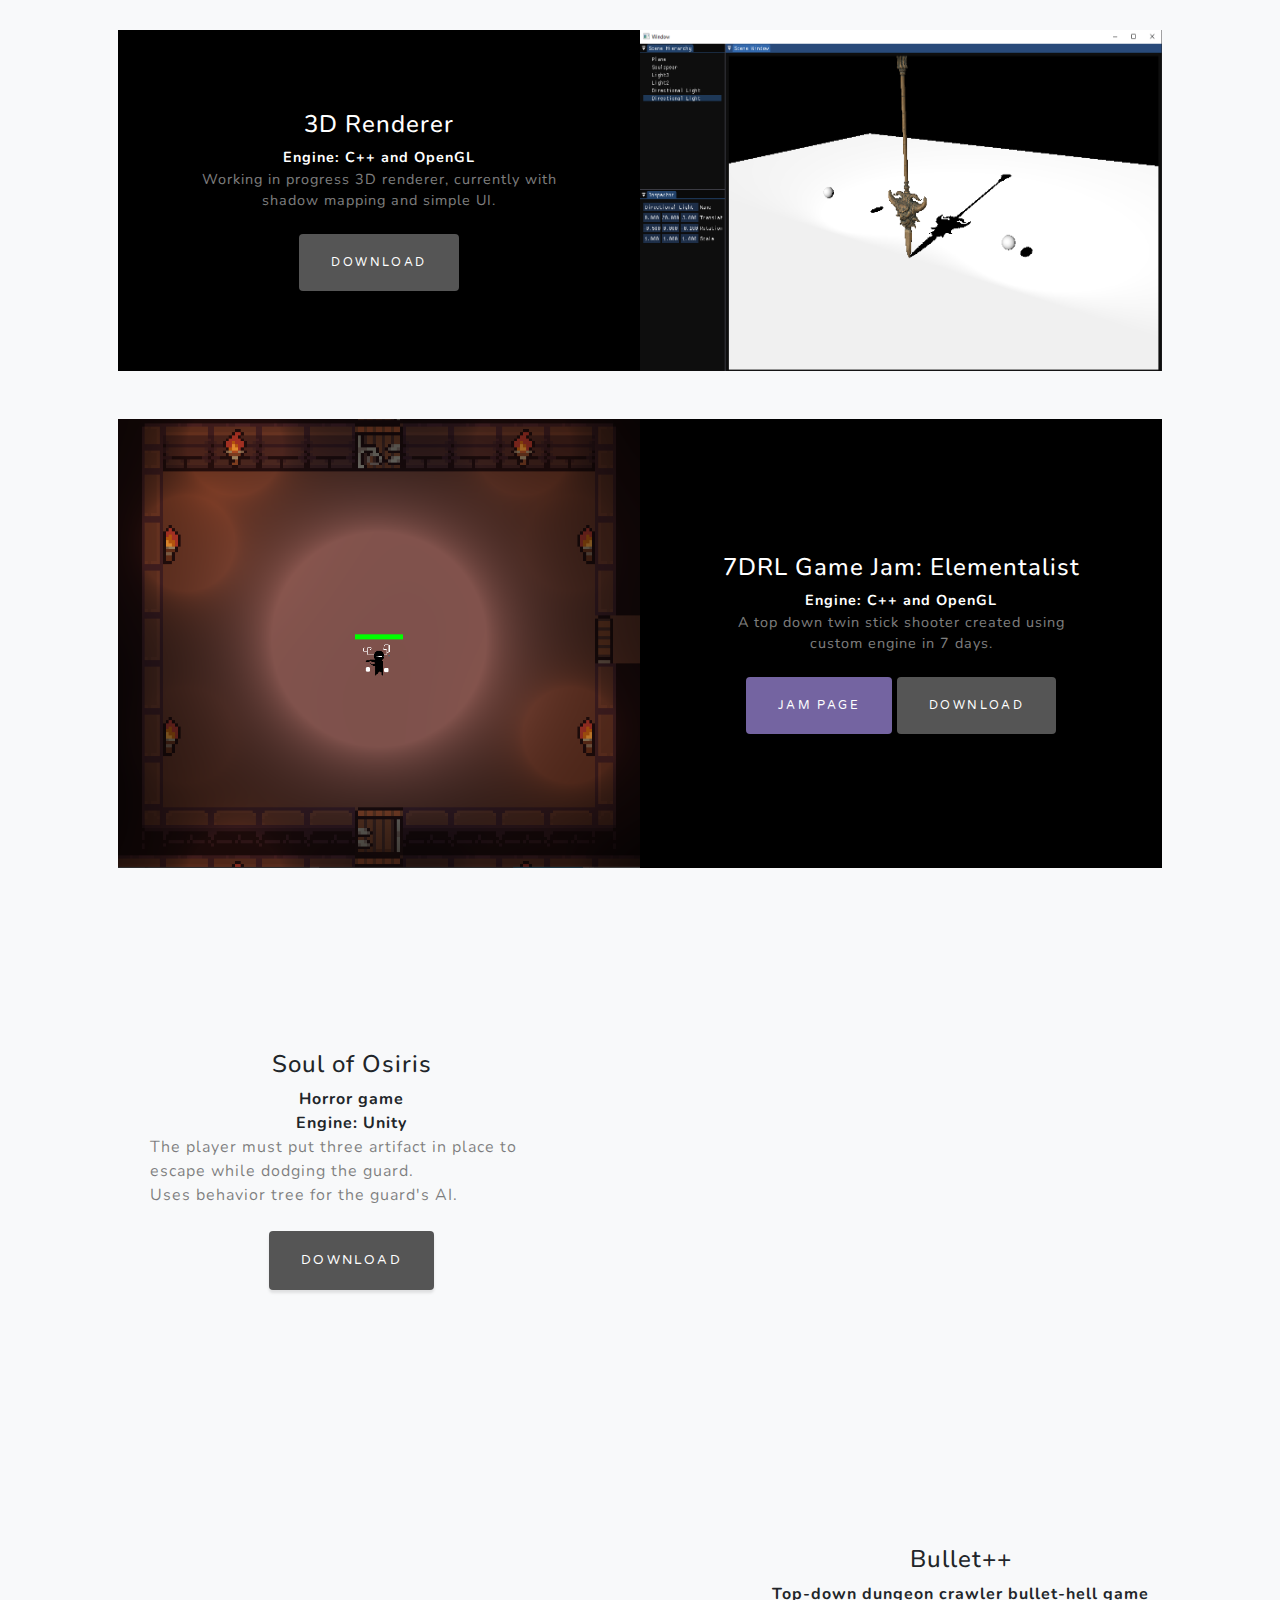
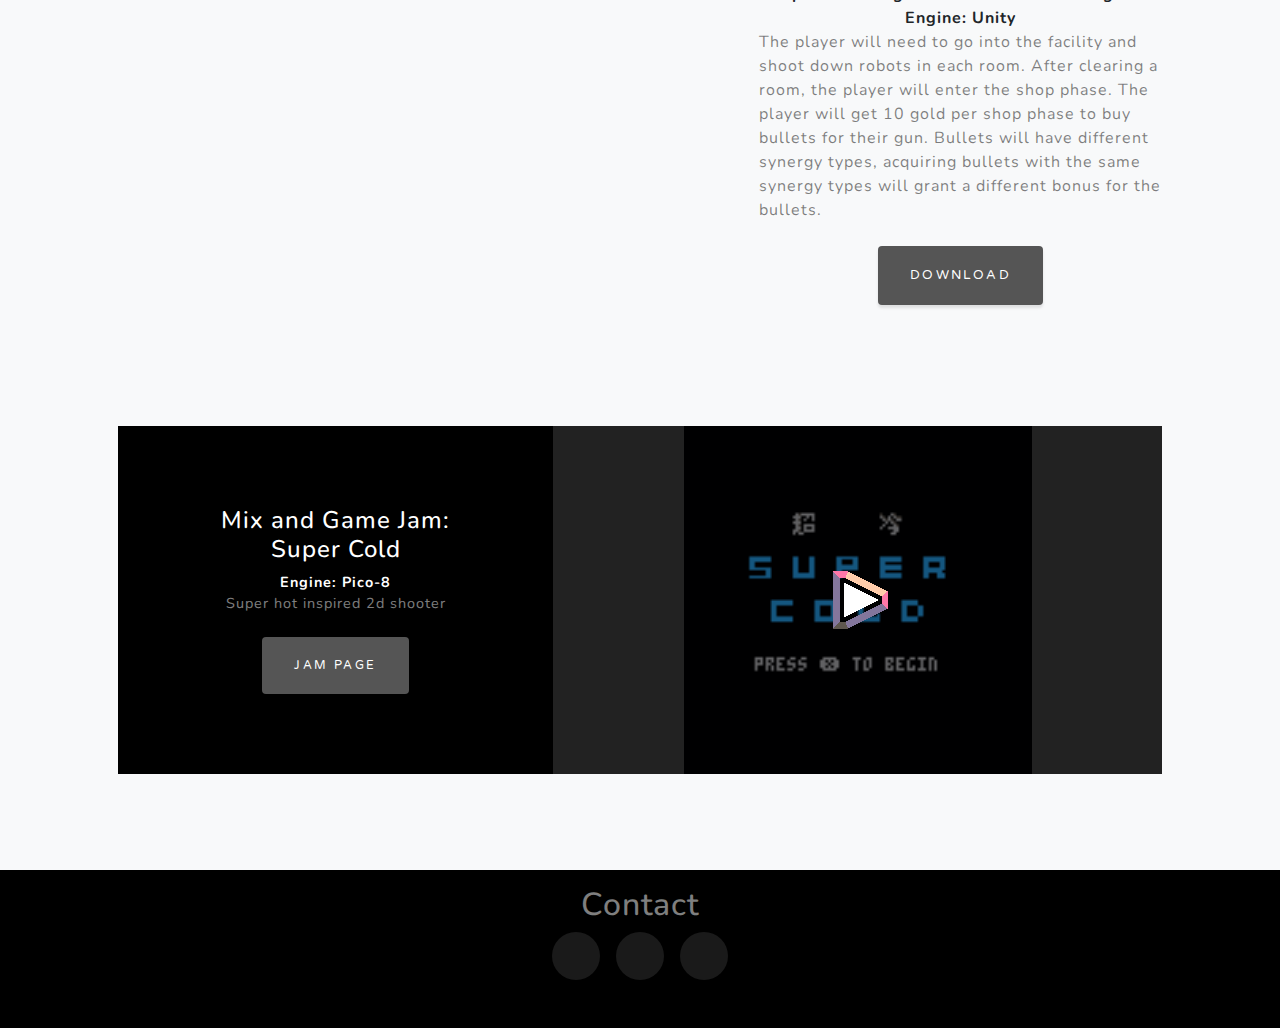
==== commit 43ee6fd4: "remove videos to embeded bilibili" ====
--- a/index.html
+++ b/index.html
@@ -68,6 +68,61 @@
                         <h2 class="mb-4">Projects</h2>
                     </div>
                 </div>
+                <!-- Project One Row-->
+                <div class="row gx-0 mb-4 mb-lg-5 justify-content-center">
+                    <div class="col-lg-12">
+                        <div class="bg-black text-center h-100 project">
+                            <div class="d-flex h-100">
+                                <div class="project-text w-100 my-auto text-center text-lg-left">
+                                    <h4 class="text-white">3D Animation to sprites</h4>
+                                    <b class="text-white">Engine: C++ and OpenGL</b>
+                                    <p class="mb-0 text-white-50">This is a tool I made to turn skeletal mesh animation into sprite so that I can use the generated sprite in 2d games.</p>
+                                    <p class="mb-0 text-white-50">On the left is the 3d skeleton animation and on the right it is the generated image</p>
+                                    <br>
+                                    <a class="btn btn-primary" target="_blank" href="https://pan.baidu.com/s/1mr27OhStZA33cHK7_EgGYw?pwd=v8fk" download>Download</a>
+                                </div>
+                            </div>
+                        </div>
+                    </div>
+                    <div class="col-lg-12"><img class="img-fluid" src="assets/img/3dAnimationToSprite.gif" alt="..." /></div>
+                </div>
+                <!-- Project Two Row-->
+                <div class="row gx-0 mb-4 mb-lg-5 justify-content-center">
+                    <div class="col-lg-6"><img class="img-fluid" style="height: 100% !important;" src="assets/img/shadow mapping.png" alt="..." /></div>
+                    <div class="col-lg-6 order-lg-first">
+                        <div class="bg-black text-center h-100 project">
+                            <div class="d-flex h-100">
+                                <div class="project-text w-100 my-auto text-center text-lg-right">
+                                    <h4 class="text-white">3D Renderer</h4>
+                                    <b class="text-white">Engine: C++ and OpenGL</b>
+                                    <p class="mb-0 text-white-50">Working in progress 3D renderer, currently with shadow mapping and simple UI.</p>
+                                    <br>
+                                    <a class="btn btn-primary" target="_blank" href="https://pan.baidu.com/s/1LfypcPXkNPRq9xpe6VdlgA?pwd=4yfg" download>Download</a>
+                                </div>
+                            </div>
+                        </div>
+                    </div>
+                </div>
+
+                <!-- Project Three Row-->
+                <div class="row gx-0 mb-5 mb-lg-5 justify-content-center">
+                    <div class="col-lg-6 order-lg-first"><img class="img-fluid" style="height: 100% !important;" src="assets/img/elementalist.png" alt="..." /></div>
+                    <div class="col-lg-6">
+                        <div class="bg-black text-center h-100 project">
+                            <div class="d-flex h-100">
+                                <div class="project-text w-100 my-auto text-center text-lg-right">
+                                    <h4 class="text-white">7DRL Game Jam: Elementalist</h4>
+                                    <b class="text-white">Engine: C++ and OpenGL</b>
+                                    <p class="mb-0 text-white-50">A top down twin stick shooter created using custom engine in 7 days.</p>
+                                    <br>
+                                    <a class="btn btn-secondary"  href="https://dannyli0109.itch.io/elementalist" target="_blank">Jam page</a>
+                                    <a class="btn btn-primary" target="_blank" href="https://pan.baidu.com/s/1Zdn7vCU96_mxO_ZQ1RBPiw?pwd=g9vo" download>Download</a>
+                                </div>
+                            </div>
+                        </div>
+                    </div>
+                </div>
+
                 <!-- Featured Project Row-->
                 <div class="row gx-0 mb-4 mb-lg-5 align-items-center">
                     <div class="col-xl-5 col-lg-5">
@@ -87,23 +142,13 @@
                         </div>
                     </div>
                     <div class="col-xl-7 col-lg-7">
-                        <div class="embed-responsive embed-responsive-16by9">
-                            <video controls width="250">
-                                <source src="assets/soo.mp4" type="video/mp4">                            
-                                Sorry, your browser doesn't support embedded videos.
-                            </video>
-                        </div> 
+                        <iframe src="//player.bilibili.com/player.html?aid=213247302&bvid=BV1Ta411v7bu&cid=574575842&page=1" scrolling="no" style="width: 100%; height: 500px;" frameborder="no" framespacing="0" allowfullscreen="true"> </iframe>                    
                     </div>
                 </div>
                 <!-- Featured Project Row-->
                 <div class="row gx-0 mb-4 mb-lg-5 align-items-center">
                     <div class="col-xl-7 col-lg-7">
-                        <div class="embed-responsive embed-responsive-16by9">
-                            <video controls width="250">
-                                <source src="assets/bullet++.mp4" type="video/mp4">                            
-                                Sorry, your browser doesn't support embedded videos.
-                            </video>
-                        </div> 
+                        <iframe src="//player.bilibili.com/player.html?aid=510650694&bvid=BV1su411v7gx&cid=574575050&page=1" scrolling="no" style="width: 100%; height: 500px;" frameborder="no" framespacing="0" allowfullscreen="true"> </iframe>
                     </div>
                     <div class="col-xl-5 col-lg-5">
                         <div class="featured-text text-center text-lg-left">
@@ -117,65 +162,11 @@
                         </div>
                     </div>
                 </div>
-                <!-- Project One Row-->
-                <div class="row gx-0 mb-4 mb-lg-5 justify-content-center">
-                    <div class="col-lg-12">
-                        <div class="bg-black text-center h-100 project">
-                            <div class="d-flex h-100">
-                                <div class="project-text w-100 my-auto text-center text-lg-left">
-                                    <h4 class="text-white">3D Animation to sprites</h4>
-                                    <b class="text-white">Engine: C++ and OpenGL</b>
-                                    <p class="mb-0 text-white-50">This is a tool I made to turn skeletal mesh animation into sprite so that I can use the generated sprite in 2d games.</p>
-                                    <p class="mb-0 text-white-50">On the left is the 3d skeleton animation and on the right it is the generated image</p>
-                                    <br>
-                                    <a class="btn btn-primary" target="_blank" href="https://pan.baidu.com/s/1mr27OhStZA33cHK7_EgGYw?pwd=v8fk" download>Download</a>
-                                </div>
-                            </div>
-                        </div>
-                    </div>
-                    <div class="col-lg-12"><img class="img-fluid" src="assets/img/3dAnimationToSprite.gif" alt="..." /></div>
-                </div>
-                <!-- Project Two Row-->
-                <div class="row gx-0 mb-4 mb-lg-5 justify-content-center">
-                    <div class="col-lg-6"><img class="img-fluid" style="height: 100% !important;" src="assets/img/shadow mapping.png" alt="..." /></div>
-                    <div class="col-lg-6 order-lg-first">
-                        <div class="bg-black text-center h-100 project">
-                            <div class="d-flex h-100">
-                                <div class="project-text w-100 my-auto text-center text-lg-right">
-                                    <h4 class="text-white">3D Renderer</h4>
-                                    <b class="text-white">Engine: C++ and OpenGL</b>
-                                    <p class="mb-0 text-white-50">Working in progress 3D renderer, currently with shadow mapping and simple UI.</p>
-                                    <br>
-                                    <a class="btn btn-primary" target="_blank" href="https://pan.baidu.com/s/1LfypcPXkNPRq9xpe6VdlgA?pwd=4yfg" download>Download</a>
-                                </div>
-                            </div>
-                        </div>
-                    </div>
-                </div>
-
-                <!-- Project Three Row-->
-                <div class="row gx-0 mb-5 mb-lg-5 justify-content-center">
-                    <div class="col-lg-6 order-lg-first"><img class="img-fluid" style="height: 100% !important;" src="assets/img/elementalist.png" alt="..." /></div>
-                    <div class="col-lg-6">
-                        <div class="bg-black text-center h-100 project">
-                            <div class="d-flex h-100">
-                                <div class="project-text w-100 my-auto text-center text-lg-right">
-                                    <h4 class="text-white">7DRL Game Jam: Elementalist</h4>
-                                    <b class="text-white">Engine: C++ and OpenGL</b>
-                                    <p class="mb-0 text-white-50">A top down twin stick shooter created using custom engine in 7 days.</p>
-                                    <br>
-                                    <a class="btn btn-secondary"  href="https://dannyli0109.itch.io/elementalist" target="_blank">Jam page</a>
-                                    <a class="btn btn-primary" target="_blank" href="https://pan.baidu.com/s/1Zdn7vCU96_mxO_ZQ1RBPiw?pwd=g9vo" download>Download</a>
-                                </div>
-                            </div>
-                        </div>
-                    </div>
-                </div>
 
                 <!-- Project Five Row-->
                 <div class="row gx-0 mb-5 mb-lg-5 justify-content-center">
                     <div class="col-lg-7">
-                        <iframe src="./supercold/index.html" style="width: 100%; height: 100%;" title="W3Schools Free Online Web Tutorials"></iframe>
+                        <iframe src="./supercold/index.html" style="width: 100%; height: 100%;"></iframe>
                     </div>
                     <div class="col-lg-5 order-lg-first">
                         <div class="bg-black text-center h-100 project">
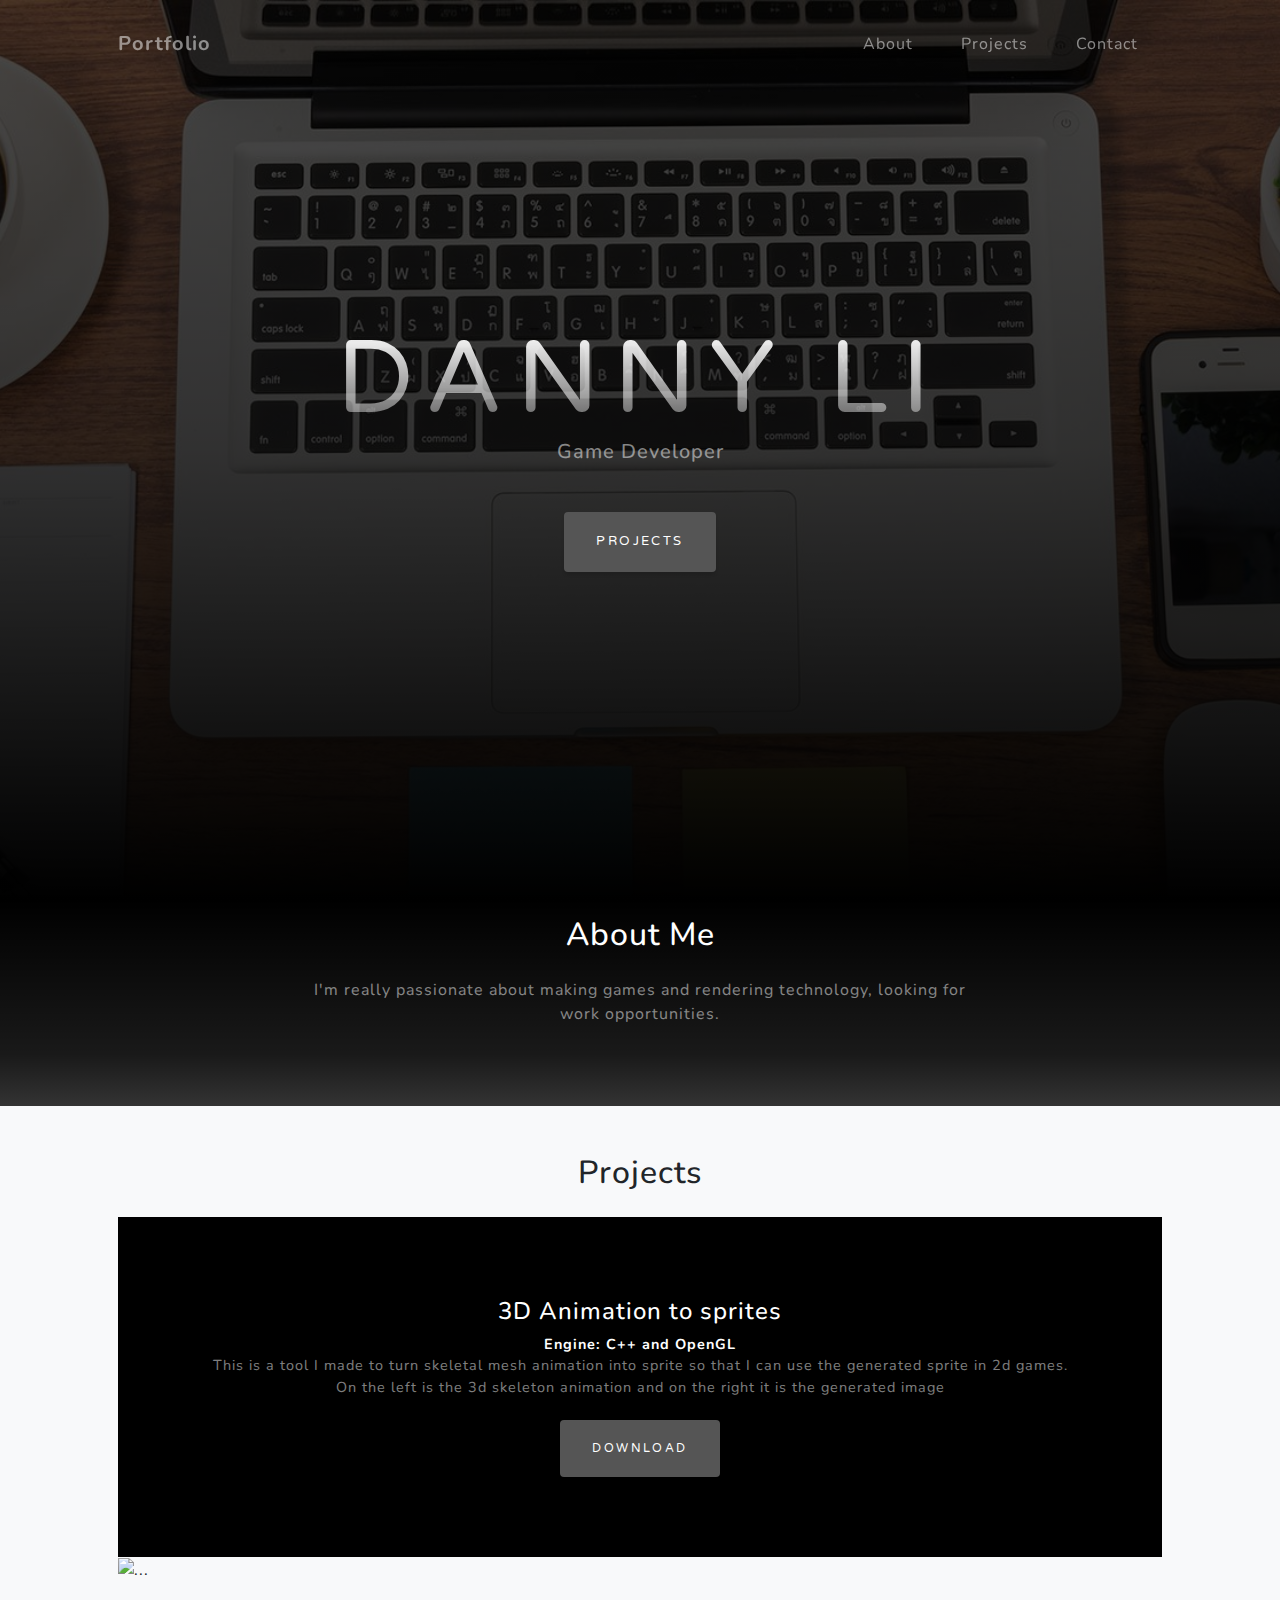
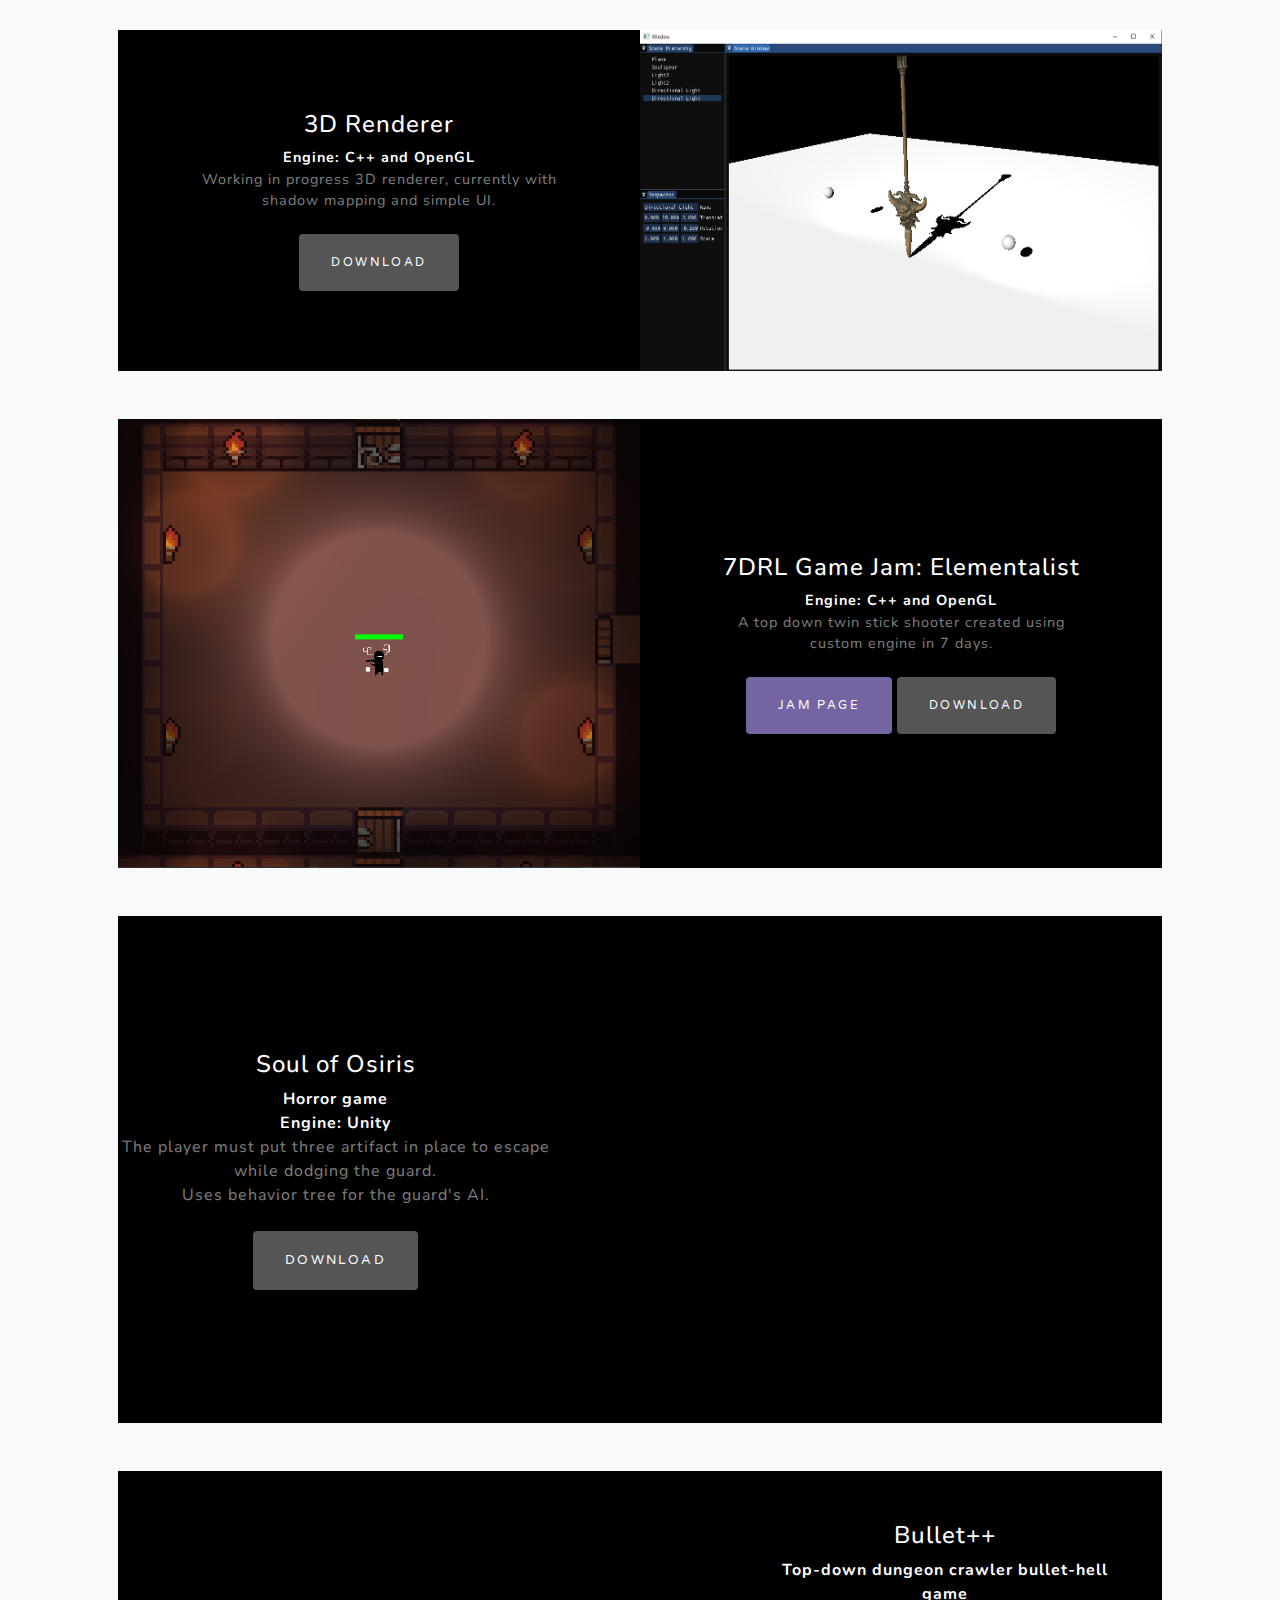
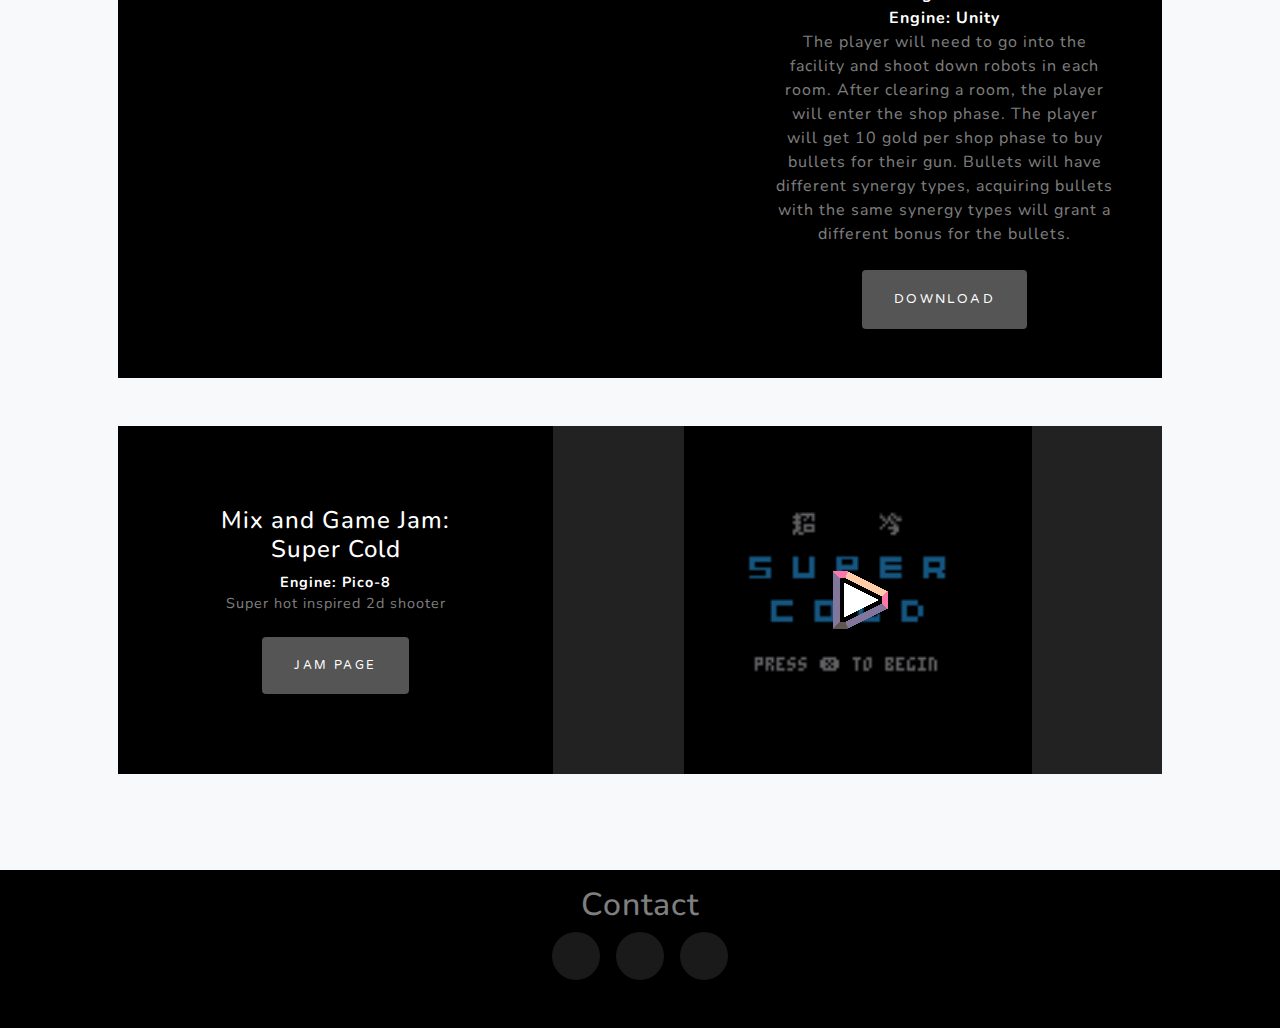
==== commit b1f1e29a: "fix some layout" ====
--- a/index.html
+++ b/index.html
@@ -124,17 +124,17 @@
                 </div>
 
                 <!-- Featured Project Row-->
-                <div class="row gx-0 mb-4 mb-lg-5 align-items-center">
-                    <div class="col-xl-5 col-lg-5">
-                        <div class="featured-text text-center text-lg-left">
-                            <h4>Soul of Osiris</h4>
-                            <b>Horror game</b>
-                            <br>
-                            <b>Engine: Unity</b>
-                            <p class="text-black-50 mb-0 text-start">
+                <div class="bg-black row gx-0 mb-4 mb-lg-5 align-items-center">
+                    <div class="col-xl-5 col-lg-5 mb-4 mb-lg-0">
+                        <div class="text-center">
+                            <h4 class="text-white">Soul of Osiris</h4>
+                            <b class="text-white">Horror game</b>
+                            <br>
+                            <b class="text-white">Engine: Unity</b>
+                            <p class="text-white-50 mb-0">
                                 The player must put three artifact in place to escape while dodging the guard.
                             </p>
-                            <p class="text-black-50 mb-0 text-start">
+                            <p class="text-white-50 mb-0">
                                 Uses behavior tree for the guard's AI.
                             </p>
                             <br>
@@ -146,17 +146,17 @@
                     </div>
                 </div>
                 <!-- Featured Project Row-->
-                <div class="row gx-0 mb-4 mb-lg-5 align-items-center">
+                <div class="row gx-0 mb-4 mb-lg-5 align-items-center bg-black">
                     <div class="col-xl-7 col-lg-7">
                         <iframe src="//player.bilibili.com/player.html?aid=510650694&bvid=BV1su411v7gx&cid=574575050&page=1" scrolling="no" style="width: 100%; height: 500px;" frameborder="no" framespacing="0" allowfullscreen="true"> </iframe>
                     </div>
-                    <div class="col-xl-5 col-lg-5">
-                        <div class="featured-text text-center text-lg-left">
-                            <h4>Bullet++</h4>
-                            <b>Top-down dungeon crawler bullet-hell game</b>
-                            <br>
-                            <b>Engine: Unity</b>
-                            <p class="text-black-50 mb-0 text-start">The player will need to go into the facility and shoot down robots in each room. After clearing a room, the player will enter the shop phase. The player will get 10 gold per shop phase to buy bullets for their gun. Bullets will have different synergy types, acquiring bullets with the same synergy types will grant a different bonus for the bullets.</p>
+                    <div class="col-xl-5 col-lg-5 p-5">
+                        <div class="text-center">
+                            <h4 class="text-white">Bullet++</h4>
+                            <b class="text-white">Top-down dungeon crawler bullet-hell game</b>
+                            <br>
+                            <b class="text-white">Engine: Unity</b>
+                            <p class="text-white-50 mb-0">The player will need to go into the facility and shoot down robots in each room. After clearing a room, the player will enter the shop phase. The player will get 10 gold per shop phase to buy bullets for their gun. Bullets will have different synergy types, acquiring bullets with the same synergy types will grant a different bonus for the bullets.</p>
                             <br>
                             <a class="btn btn-primary" target="_blank" href="https://pan.baidu.com/s/1FEGYr2JgK7rGxikhu8eJug?pwd=i2pq" download>Download</a>
                         </div>
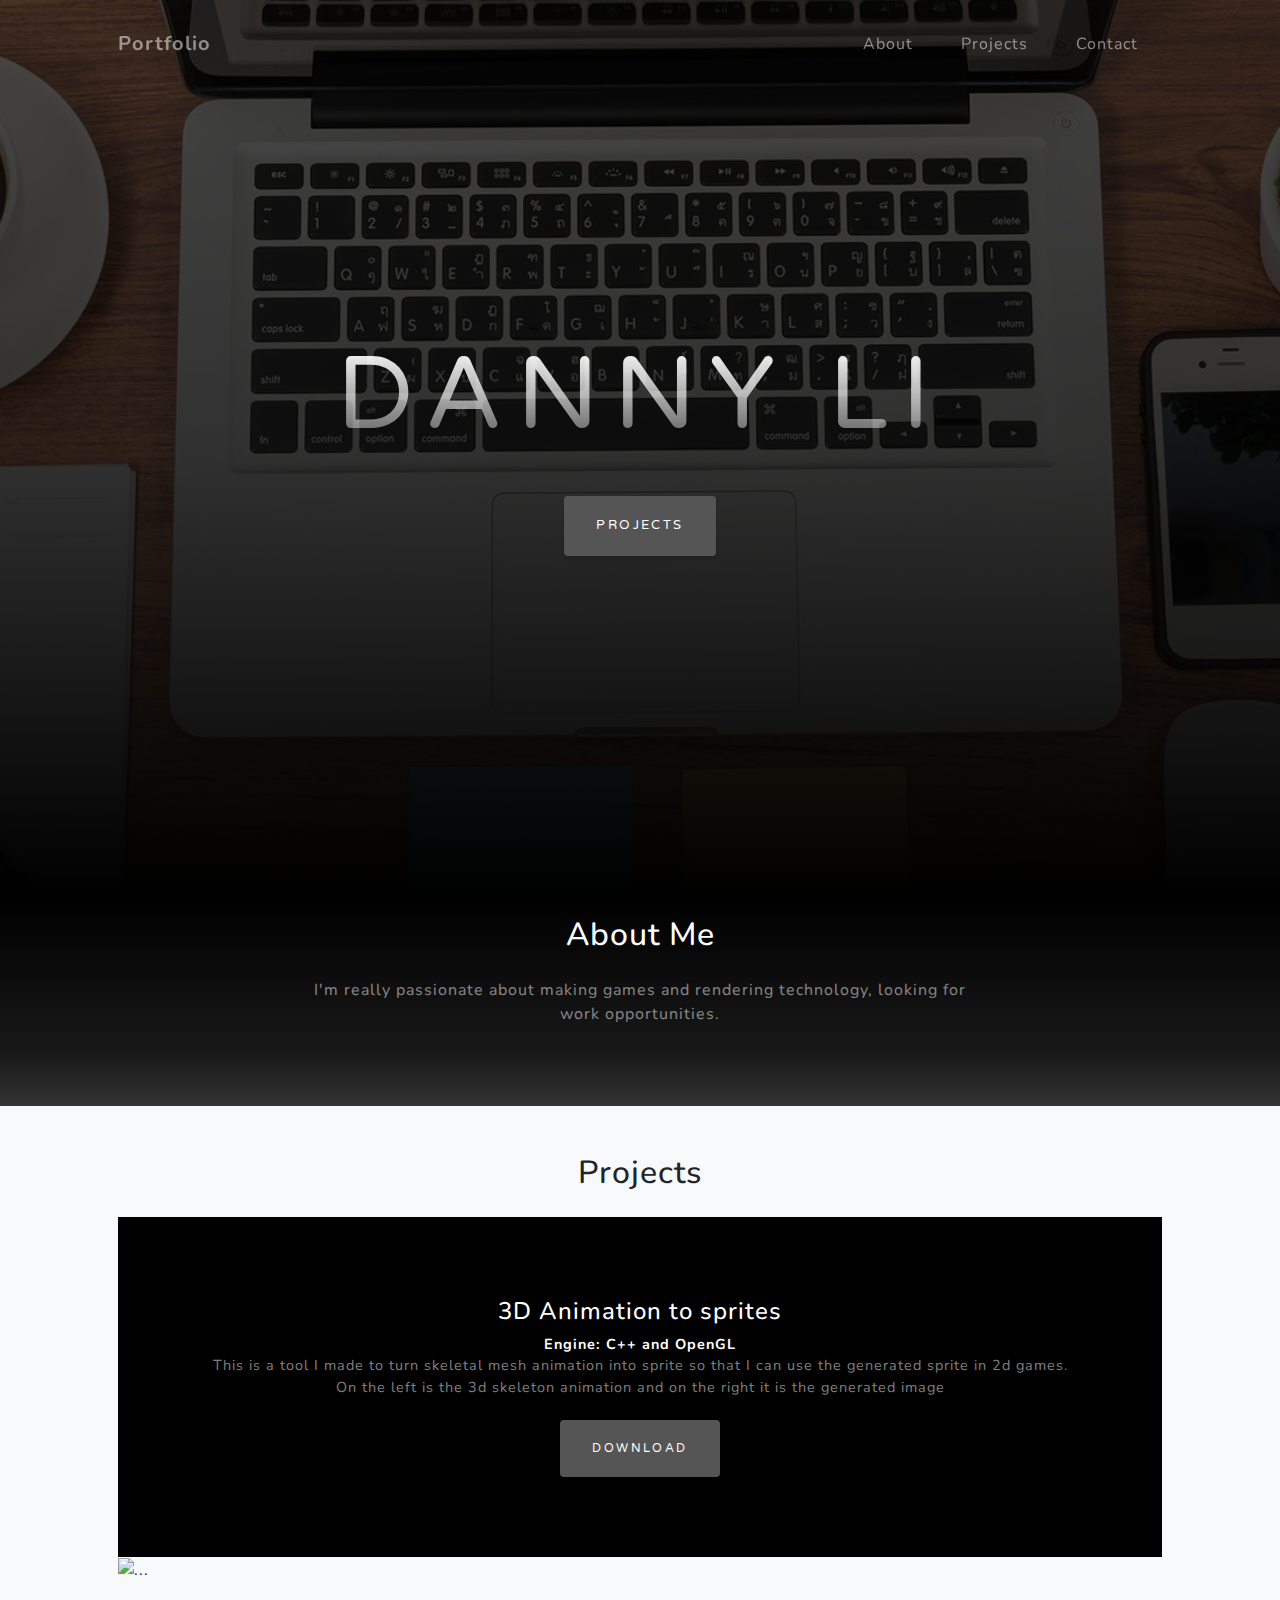
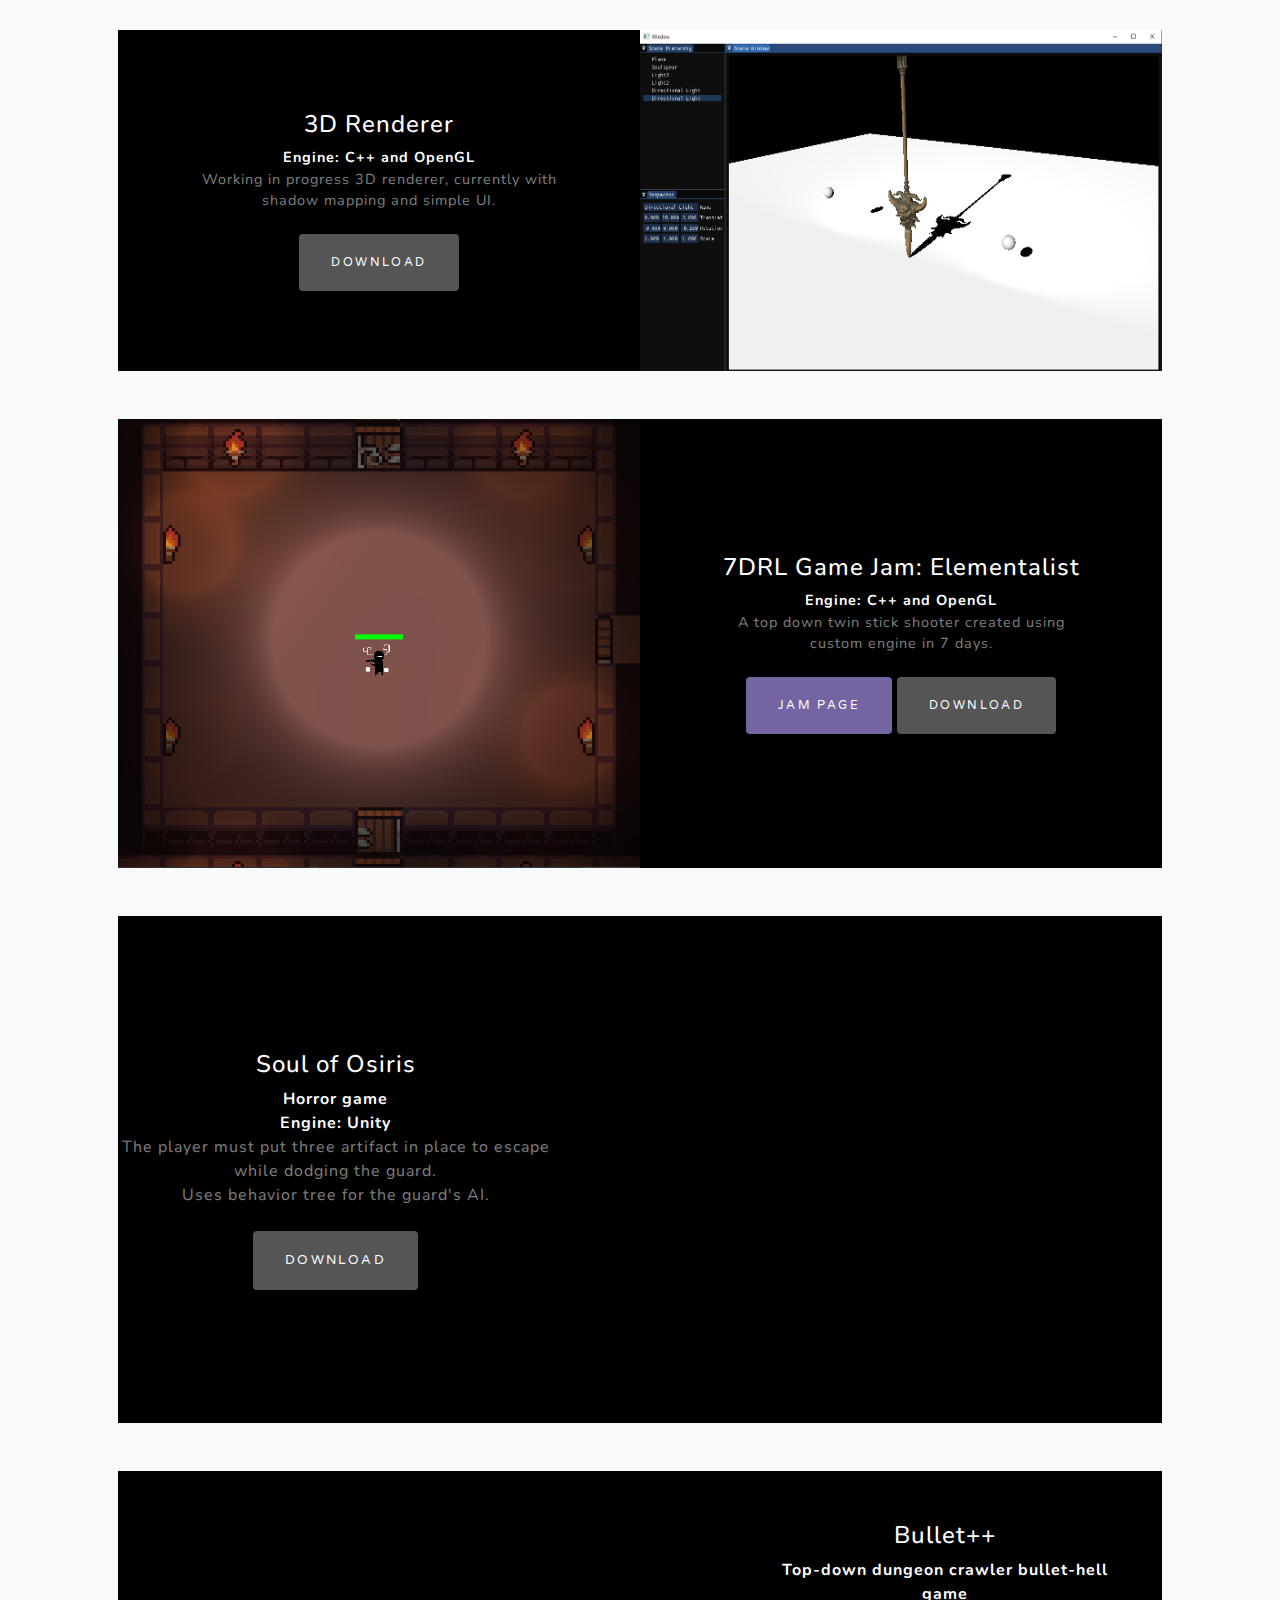
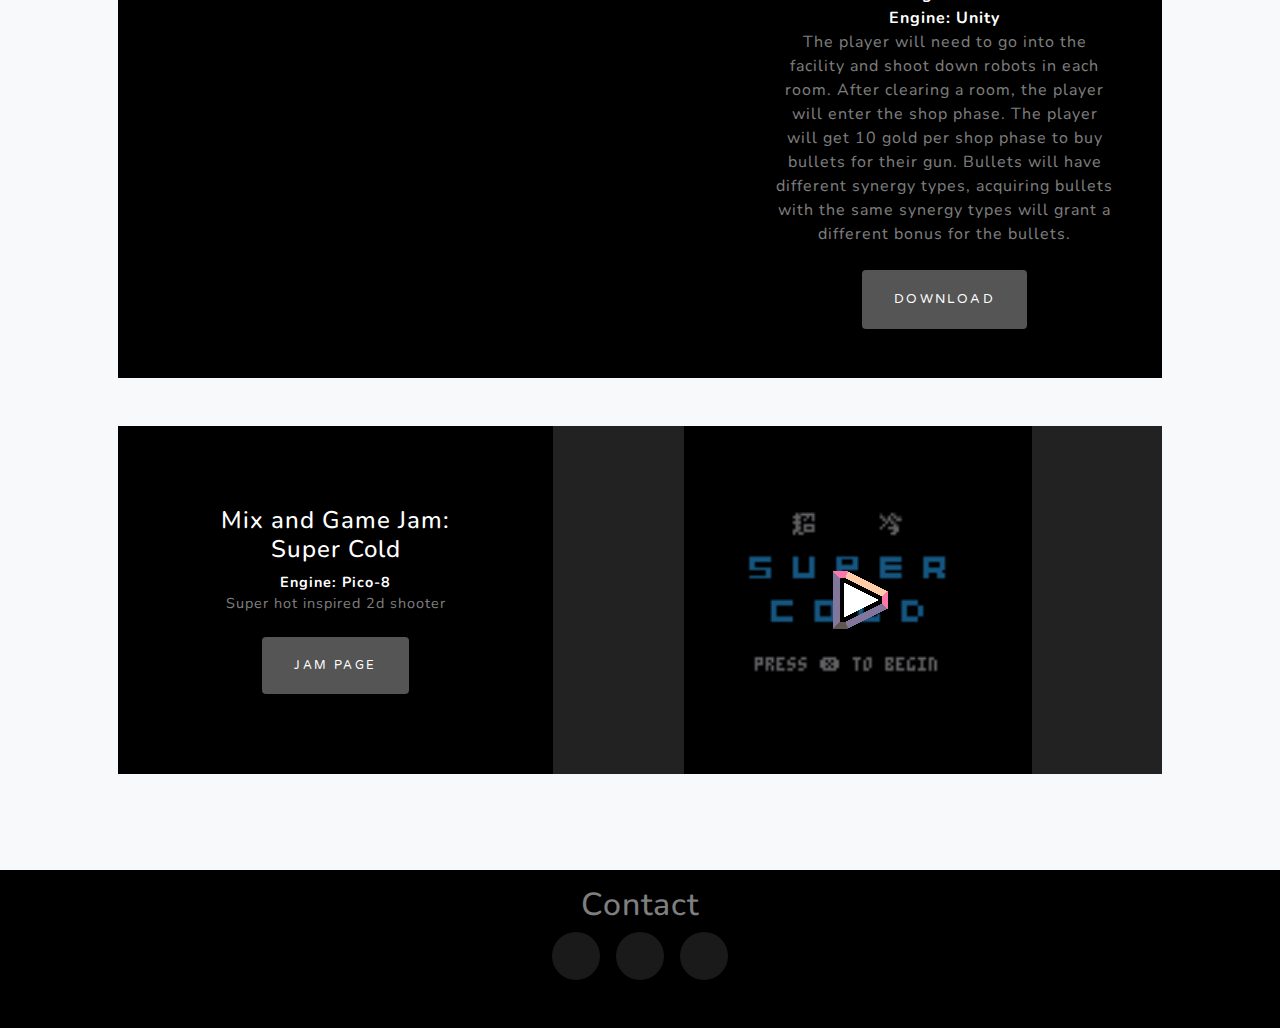
==== commit 7b7cd300: "remove game" ====
--- a/index.html
+++ b/index.html
@@ -39,7 +39,7 @@
                 <div class="d-flex justify-content-center">
                     <div class="text-center">
                         <h1 class="mx-auto my-0 text-uppercase">Danny Li</h1>
-                        <h2 class="text-white-50 mx-auto mt-2 mb-5">Game Developer</h2>
+                        <h2 class="text-white-50 mx-auto mt-2 mb-5"></h2>
                         <a class="btn btn-primary" href="#projects">Projects</a>
                     </div>
                 </div>
